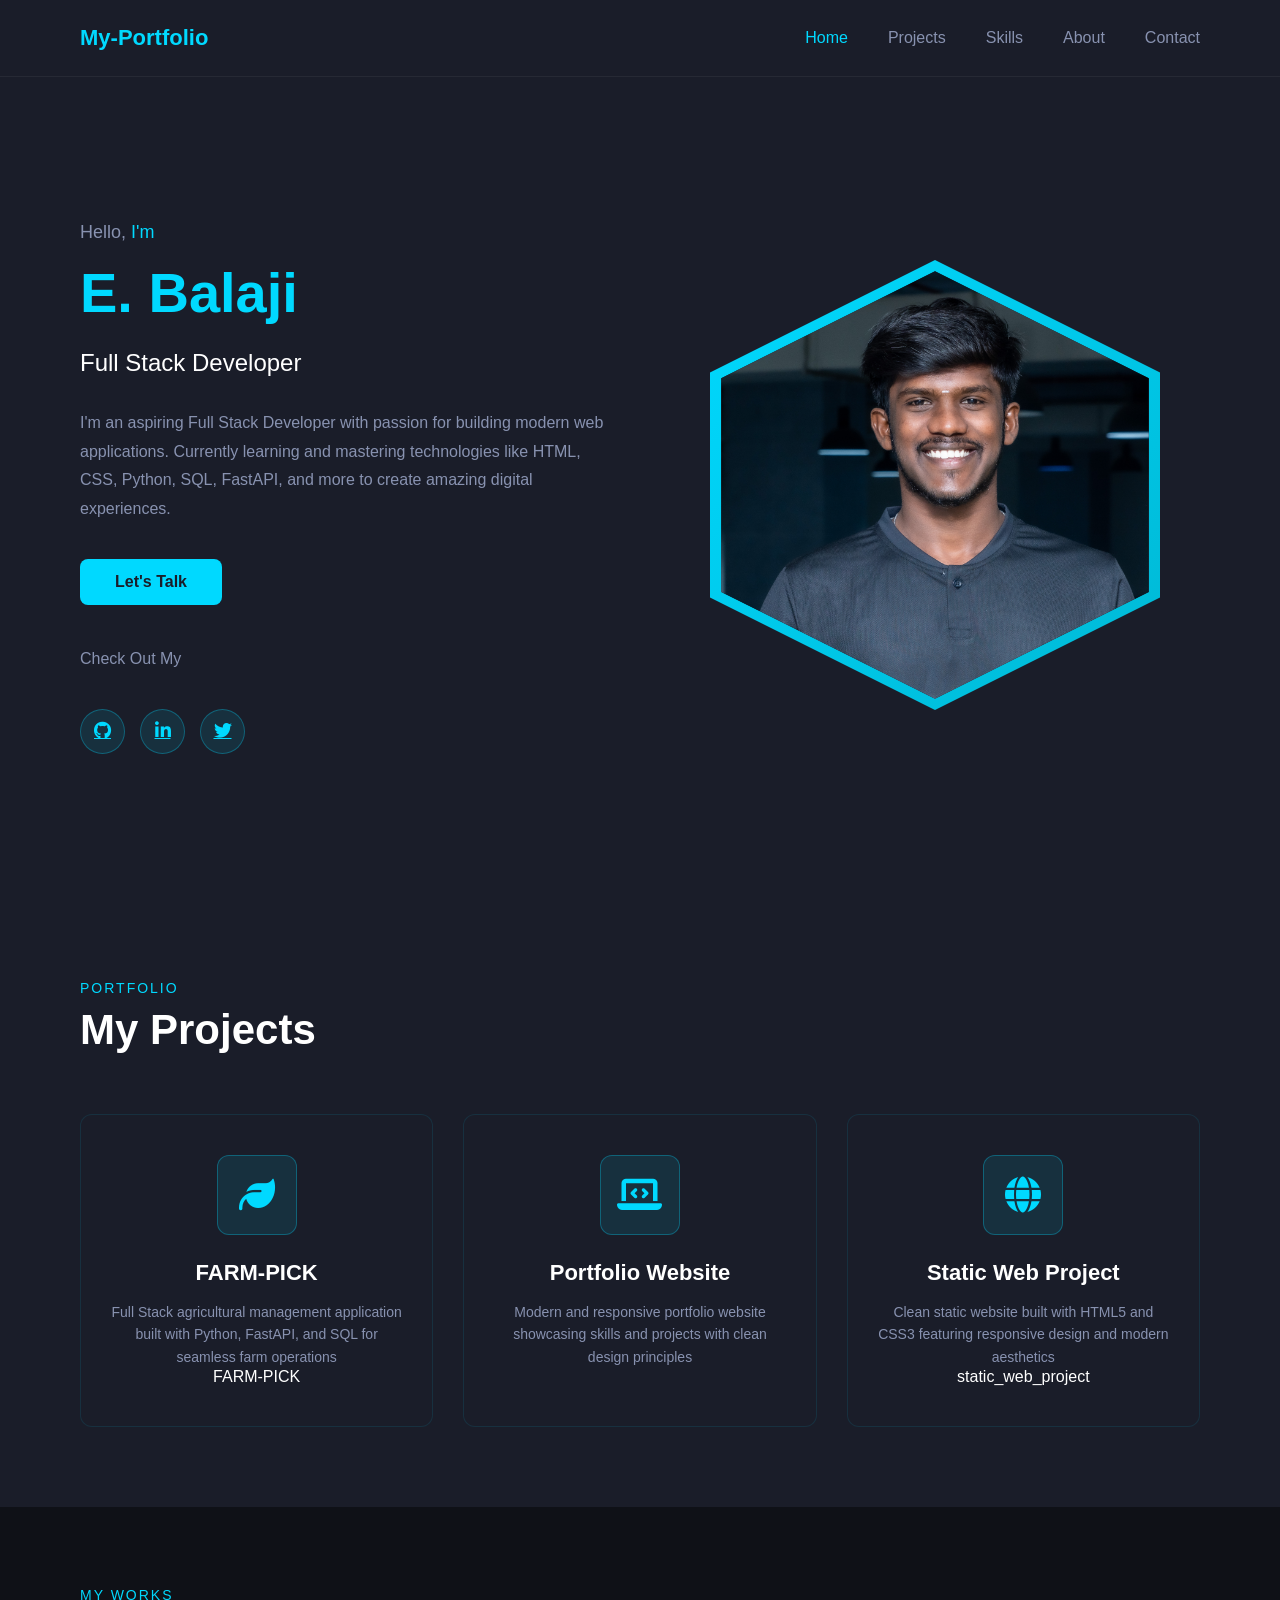
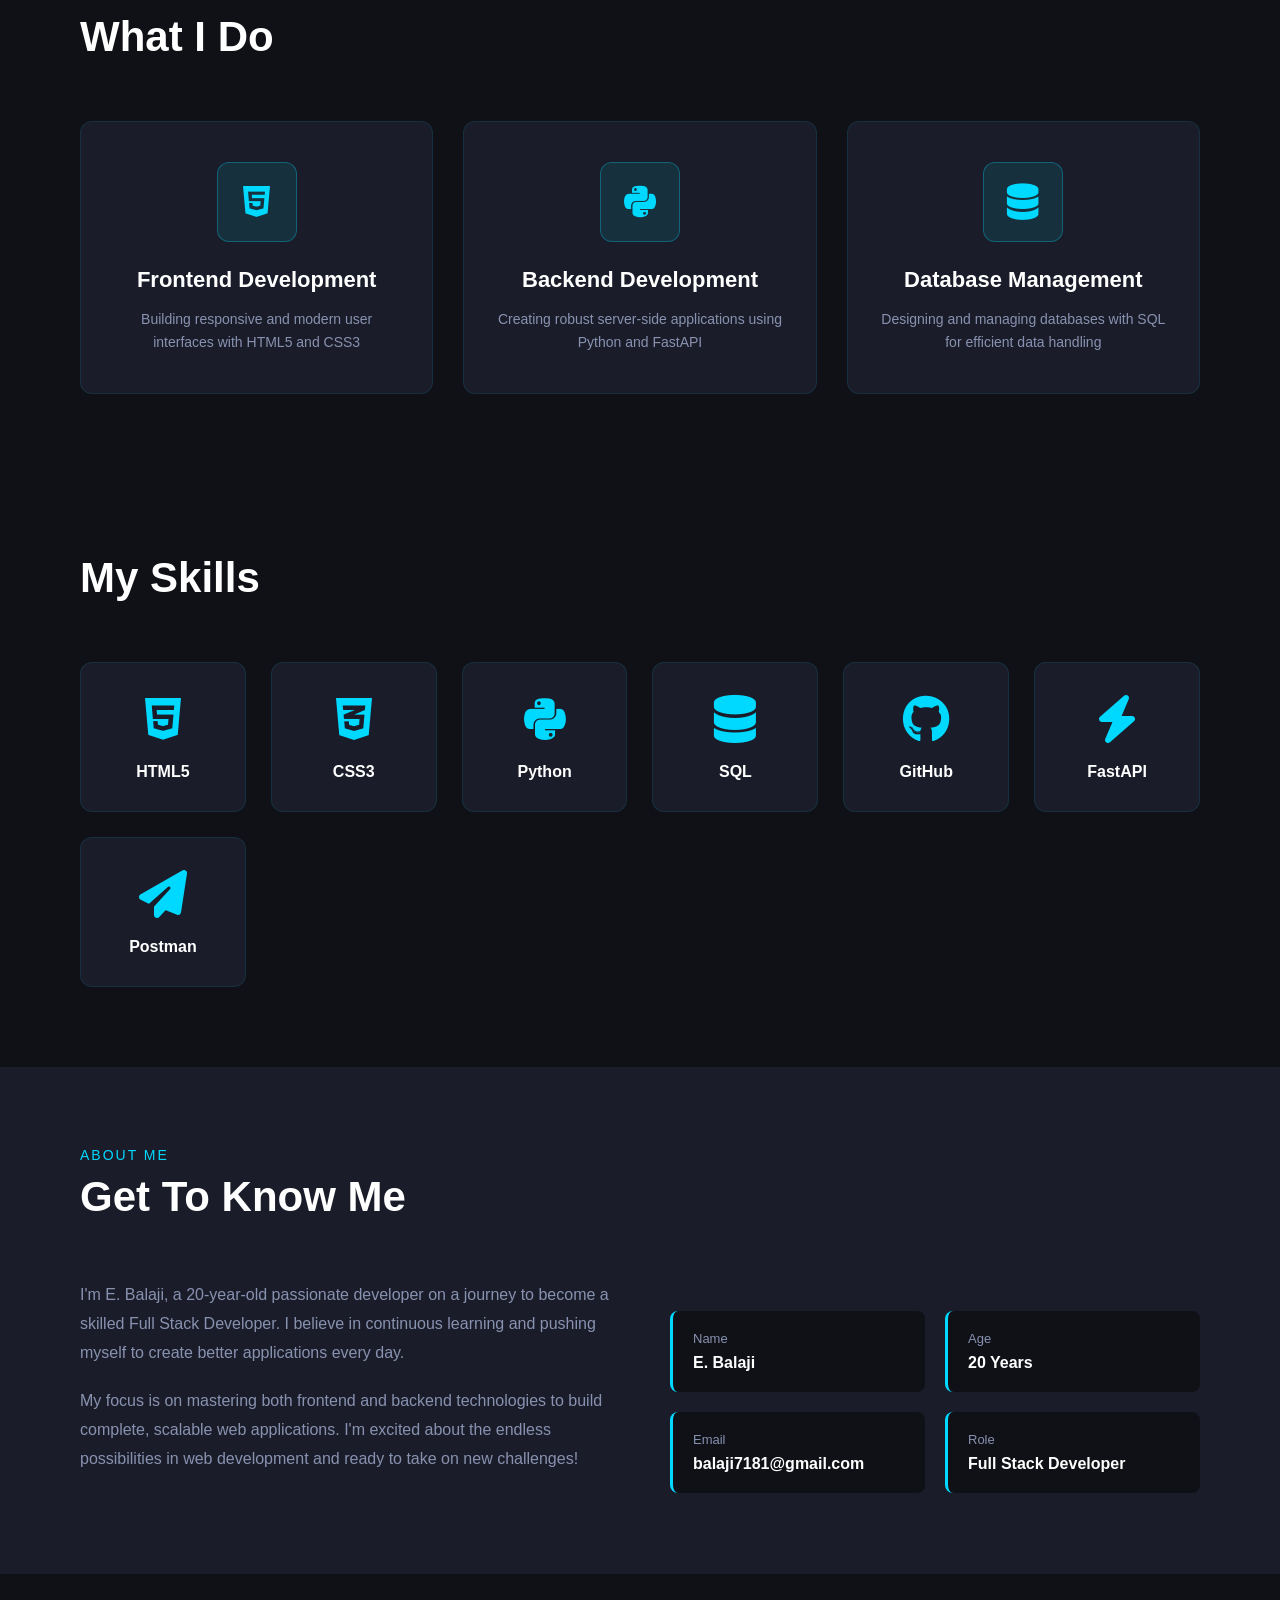
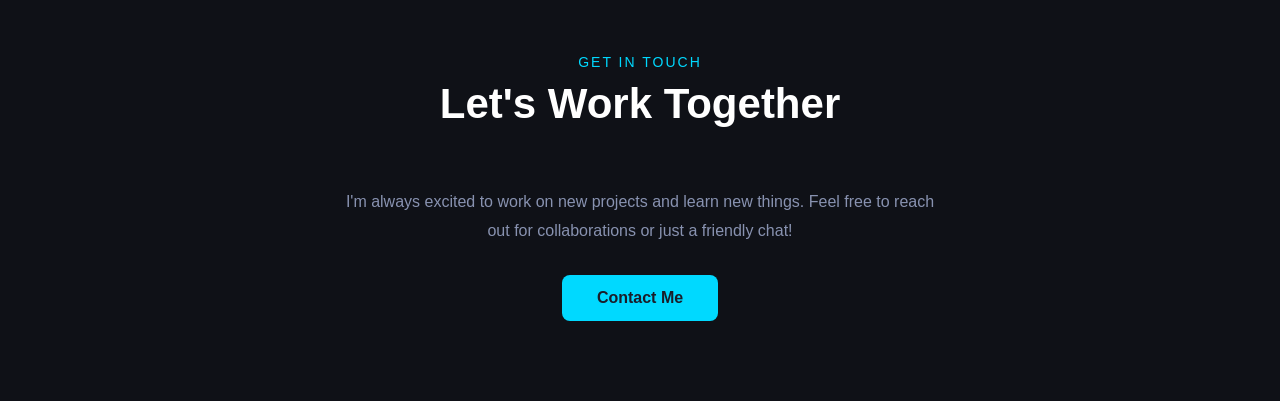
==== index.html @ 774ad34d "file rename" ====
<!DOCTYPE html>
<html lang="en">
<head>
    <meta charset="UTF-8">
    <meta name="viewport" content="width=device-width, initial-scale=1.0">
    <title>E. Balaji - Full Stack Developer</title>
    <link rel="stylesheet" href="https://cdnjs.cloudflare.com/ajax/libs/font-awesome/6.4.0/css/all.min.css">
    <link rel="stylesheet" href="./style.css">
</head>
<body>
    
    <nav>
        <div class="logo">
            <!-- <i class="fas fa-code"></i> -->
            <span>My-Portfolio</span>
        </div>
        <ul class="nav-links">
            <li><a href="#home" class="active">Home</a></li>
            <li><a href="#projects">Projects</a></li>
            <li><a href="#skills">Skills</a></li>
            <li><a href="#about">About</a></li>
            <li><a href="#contact">Contact</a></li>
        </ul>
        
    </nav>

   
    <section class="hero" id="home">
        <div class="hero-content">
            <p class="greeting">Hello, <span>I'm</span></p>
            <h1>E. Balaji</h1>
            <p class="role">Full Stack Developer</p>
            <p>I'm an aspiring Full Stack Developer with passion for building modern web applications. Currently learning and mastering technologies like HTML, CSS, Python, SQL, FastAPI, and more to create amazing digital experiences.</p>
            <a href="#contact" class="cta-btn">Let's Talk</a>
            
            <div class="social-section">
                <p class="social-label">Check Out My</p>
                <div class="social-icons">
                    <a href="https://github.com" target="_blank" title="GitHub">
                        <i class="fab fa-github"></i>
                    </a>
                    <a href="https://linkedin.com" target="_blank" title="LinkedIn">
                        <i class="fab fa-linkedin-in"></i>
                    </a>
                    <a href="https://twitter.com" target="_blank" title="Twitter">
                        <i class="fab fa-twitter"></i>
                    </a>
                </div>
            </div>
        </div>

        <div class="hero-image">
            <div class="hexagon-container">
                <div class="hexagon">
                    <div class="hexagon-inner">
                        <div class="profile-img">
                            <i class="fas fa-user-tie"></i>
                            
                            <img src="/Assets/DSC00732.jpg" alt="E. Balaji">
                        </div>
                    </div>
                </div>
            </div>
        </div>
    </section>

    
    <section class="projects" id="projects">
        <div class="section-header">
            <div class="section-label">Portfolio</div>
            <h2 class="section-title">My Projects</h2>
        </div>
        <div class="services-grid">
            <div class="service-card">
                <div class="service-icon">
                    <i class="fas fa-leaf"></i>
                </div>
                <h3>FARM-PICK</h3>
                <p>Full Stack agricultural management application built with Python, FastAPI, and SQL for seamless farm operations</p>
                <a href="https://github.com/Balaji-muthu02/Farm-Pick.git">FARM-PICK</a>
            </div>
            <div class="service-card">
                <div class="service-icon">
                    <i class="fas fa-laptop-code"></i>
                </div>
                <h3>Portfolio Website</h3>
                <p>Modern and responsive portfolio website showcasing skills and projects with clean design principles</p>
            </div>
            <div class="service-card">
                <div class="service-icon">
                    <i class="fas fa-globe"></i>
                </div>
                <h3>Static Web Project</h3>
                <p>Clean static website built with HTML5 and CSS3 featuring responsive design and modern aesthetics</p>
                <a href="https://github.com/Balaji-muthu02/static_web_project.git">static_web_project</a>
            </div>
        </div>
    </section>

    
    <section class="services" id="services">
        <div class="section-header">
            <div class="section-label">My Works</div>
            <h2 class="section-title">What I Do</h2>
        </div>
        <div class="services-grid">
            <div class="service-card">
                <div class="service-icon">
                    <i class="fab fa-html5"></i>
                </div>
                <h3>Frontend Development</h3>
                <p>Building responsive and modern user interfaces with HTML5 and CSS3</p>
            </div>
            <div class="service-card">
                <div class="service-icon">
                    <i class="fab fa-python"></i>
                </div>
                <h3>Backend Development</h3>
                <p>Creating robust server-side applications using Python and FastAPI</p>
            </div>
            <div class="service-card">
                <div class="service-icon">
                    <i class="fas fa-database"></i>
                </div>
                <h3>Database Management</h3>
                <p>Designing and managing databases with SQL for efficient data handling</p>
            </div>
        </div>
    </section>

    
    <section class="skills" id="skills">
        <div class="section-header">
            
            <h2 class="section-title">My Skills</h2>
        </div>
        <div class="skills-grid">
            <div class="skill-card">
                <div class="skill-icon"><i class="fab fa-html5"></i></div>
                <h3>HTML5</h3>
            </div>
            <div class="skill-card">
                <div class="skill-icon"><i class="fab fa-css3-alt"></i></div>
                <h3>CSS3</h3>
            </div>
            <div class="skill-card">
                <div class="skill-icon"><i class="fab fa-python"></i></div>
                <h3>Python</h3>
            </div>
            <div class="skill-card">
                <div class="skill-icon"><i class="fas fa-database"></i></div>
                <h3>SQL</h3>
            </div>
            <div class="skill-card">
                <div class="skill-icon"><i class="fab fa-github"></i></div>
                <h3>GitHub</h3>
            </div>
            <div class="skill-card">
                <div class="skill-icon"><i class="fas fa-bolt"></i></div>
                <h3>FastAPI</h3>
            </div>
            <div class="skill-card">
                <div class="skill-icon"><i class="fas fa-paper-plane"></i></div>
                <h3>Postman</h3>
            </div>
        </div>
    </section>

    
    <section class="about" id="about">
        <div class="section-header">
            <div class="section-label">About Me</div>
            <h2 class="section-title">Get To Know Me</h2>
        </div>
        <div class="about-content">
            <div class="about-text">
                <p>I'm E. Balaji, a 20-year-old passionate developer on a journey to become a skilled Full Stack Developer. I believe in continuous learning and pushing myself to create better applications every day.</p>
                <p>My focus is on mastering both frontend and backend technologies to build complete, scalable web applications. I'm excited about the endless possibilities in web development and ready to take on new challenges!</p>
            </div>
            <div class="info-grid">
                <div class="info-item">
                    <div class="info-label">Name</div>
                    <div class="info-value">E. Balaji</div>
                </div>
                <div class="info-item">
                    <div class="info-label">Age</div>
                    <div class="info-value">20 Years</div>
                </div>
                <div class="info-item">
                    <div class="info-label">Email</div>
                    <div class="info-value">balaji7181@gmail.com</div>
                </div>
                <div class="info-item">
                    <div class="info-label">Role</div>
                    <div class="info-value">Full Stack Developer</div>
                </div>
            </div>
        </div>
    </section>

    
    <section class="contact" id="contact">
        <div class="section-header">
            <div class="section-label">Get In Touch</div>
            <h2 class="section-title">Let's Work Together</h2>
        </div>
        <p>I'm always excited to work on new projects and learn new things. Feel free to reach out for collaborations or just a friendly chat!</p>
        <a href="mailto:balaji7181@gmail.com" class="cta-btn">Contact Me</a>
    </section>
</body>
</html>
---- style.css ----
* {
            margin: 0;
            padding: 0;
            box-sizing: border-box;
        }

        body {
            font-family: 'Segoe UI', Tahoma, Geneva, Verdana, sans-serif;
            background: #1a1d29;
            color: #ffffff;
            overflow-x: hidden;
        }

        /* Navigation */
        nav {
            display: flex;
            justify-content: space-between;
            align-items: center;
            padding: 25px 80px;
            background: #1a1d29;
            position: fixed;
            width: 100%;
            top: 0;
            z-index: 1000;
            border-bottom: 1px solid rgba(255, 255, 255, 0.05);
        }

        .logo {
            display: flex;
            align-items: center;
            gap: 10px;
            font-size: 22px;
            font-weight: 700;
            color: #00d9ff;
        }

        .logo i {
            font-size: 28px;
        }

        .nav-links {
            display: flex;
            gap: 40px;
            list-style: none;
        }

        .nav-links a {
            color: #8892b0;
            text-decoration: none;
            font-size: 16px;
            font-weight: 500;
            transition: color 0.3s;
        }

        .nav-links a:hover,
        .nav-links a.active {
            color: #00d9ff;
        }

        .search-box {
            display: flex;
            align-items: center;
            background: rgba(255, 255, 255, 0.05);
            border-radius: 25px;
            padding: 8px 20px;
            border: 1px solid rgba(0, 217, 255, 0.3);
        }

        .search-box input {
            background: transparent;
            border: none;
            color: #ffffff;
            outline: none;
            width: 120px;
            font-size: 14px;
        }

        .search-box input::placeholder {
            color: #8892b0;
        }

        .search-box button {
            background: #00d9ff;
            border: none;
            color: #1a1d29;
            padding: 6px 18px;
            border-radius: 20px;
            margin-left: 10px;
            font-weight: 600;
            cursor: pointer;
            font-size: 14px;
        }

        /* Hero Section */
        .hero {
            display: flex;
            align-items: center;
            justify-content: space-between;
            padding: 150px 80px 80px;
            min-height: 100vh;
            gap: 60px;
        }

        .hero-content {
            flex: 1;
            max-width: 600px;
        }

        .hero-content .greeting {
            font-size: 18px;
            color: #8892b0;
            margin-bottom: 10px;
        }

        .hero-content .greeting span {
            color: #00d9ff;
        }

        .hero-content h1 {
            font-size: 56px;
            margin-bottom: 15px;
            line-height: 1.2;
            color: #00d9ff;
        }

        .hero-content .role {
            font-size: 24px;
            color: #ffffff;
            margin-bottom: 25px;
            font-weight: 400;
        }

        .hero-content p {
            font-size: 16px;
            color: #8892b0;
            line-height: 1.8;
            margin-bottom: 35px;
        }

        .cta-btn {
            display: inline-block;
            padding: 14px 35px;
            background: #00d9ff;
            color: #1a1d29;
            text-decoration: none;
            border-radius: 8px;
            font-weight: 600;
            font-size: 16px;
            transition: all 0.3s;
        }

        .cta-btn:hover {
            background: #00b8d4;
            transform: translateY(-2px);
        }

        .social-section {
            margin-top: 40px;
        }

        .social-label {
            color: #8892b0;
            font-size: 14px;
            margin-bottom: 15px;
        }

        .social-icons {
            display: flex;
            gap: 15px;
        }

        .social-icons a {
            width: 45px;
            height: 45px;
            background: rgba(0, 217, 255, 0.1);
            border: 1px solid rgba(0, 217, 255, 0.3);
            border-radius: 50%;
            display: flex;
            align-items: center;
            justify-content: center;
            color: #00d9ff;
            font-size: 18px;
            transition: all 0.3s;
        }

        .social-icons a:hover {
            background: #00d9ff;
            color: #1a1d29;
            transform: translateY(-3px);
        }

        .hero-image {
            flex: 1;
            display: flex;
            justify-content: center;
            align-items: center;
        }

        .hexagon-container {
            position: relative;
            width: 450px;
            height: 450px;
        }

        .hexagon {
            width: 100%;
            height: 100%;
            background: linear-gradient(135deg, #00d9ff, #00b8d4);
            clip-path: polygon(50% 0%, 100% 25%, 100% 75%, 50% 100%, 0% 75%, 0% 25%);
            display: flex;
            align-items: center;
            justify-content: center;
            position: relative;
        }

        .hexagon-inner {
            width: 95%;
            height: 95%;
            background: #1a1d29;
            clip-path: polygon(50% 0%, 100% 25%, 100% 75%, 50% 100%, 0% 75%, 0% 25%);
            display: flex;
            align-items: center;
            justify-content: center;
        }

        .profile-img {
            font-size: 120px;
            color: #00d9ff;
        }

       
        .profile-img img {
            width: 480px;
            height: 480px;
            object-fit: cover;
            clip-path: polygon(50% 0%, 100% 25%, 100% 75%, 50% 100%, 0% 75%, 0% 25%);
            margin-bottom: 75px;
        }

        
        .projects {
            padding: 80px 80px;
            background: #1a1d29;
        }

        
        .services {
            padding: 80px 80px;
            background: #0f1117;
        }

        .section-header {
            margin-bottom: 60px;
        }

        .section-label {
            color: #00d9ff;
            font-size: 14px;
            text-transform: uppercase;
            letter-spacing: 2px;
            margin-bottom: 10px;
        }

        .section-title {
            font-size: 42px;
            color: #ffffff;
        }

        .services-grid {
            display: grid;
            grid-template-columns: repeat(auto-fit, minmax(300px, 1fr));
            gap: 30px;
            text-decoration: none;

        }
        .services-grid a {
            text-decoration: none;
            color: white;
            margin-top: 10px;
        }

        .service-card {
            background: #1a1d29;
            padding: 40px 30px;
            border-radius: 12px;
            border: 1px solid rgba(0, 217, 255, 0.1);
            transition: all 0.3s;
            text-align: center;
        }

        .service-card:hover {
            transform: translateY(-10px);
            border-color: rgba(0, 217, 255, 0.5);
            box-shadow: 0 10px 30px rgba(0, 217, 255, 0.2);
        }

        .service-icon {
            width: 80px;
            height: 80px;
            margin: 0 auto 25px;
            background: rgba(0, 217, 255, 0.1);
            border-radius: 12px;
            display: flex;
            align-items: center;
            justify-content: center;
            font-size: 36px;
            color: #00d9ff;
            border: 1px solid rgba(0, 217, 255, 0.3);
        }

        .service-card h3 {
            font-size: 22px;
            margin-bottom: 15px;
            color: #ffffff;
        }

        .service-card p {
            color: #8892b0;
            line-height: 1.6;
            font-size: 14px;
        }

        /* Skills Section */
        .skills {
            padding: 80px 80px;
            background: #0f1117;
        }

        .skills-grid {
            display: grid;
            grid-template-columns: repeat(auto-fit, minmax(150px, 1fr));
            gap: 25px;
        }

        .skill-card {
            background: #1a1d29;
            padding: 30px;
            border-radius: 12px;
            text-align: center;
            border: 1px solid rgba(0, 217, 255, 0.1);
            transition: all 0.3s;
        }

        .skill-card:hover {
            transform: translateY(-5px);
            border-color: rgba(0, 217, 255, 0.5);
            background: rgba(0, 217, 255, 0.05);
        }

        .skill-icon {
            font-size: 48px;
            margin-bottom: 15px;
            color: #00d9ff;
        }

        .skill-card h3 {
            font-size: 16px;
            color: #ffffff;
        }

        /* About Section */
        .about {
            padding: 80px 80px;
            background: #1a1d29;
        }

        .about-content {
            display: grid;
            grid-template-columns: 1fr 1fr;
            gap: 60px;
            align-items: center;
        }

        .about-text h2 {
            font-size: 42px;
            margin-bottom: 25px;
            color: #ffffff;
        }

        .about-text p {
            color: #8892b0;
            line-height: 1.8;
            margin-bottom: 20px;
            font-size: 16px;
        }

        .info-grid {
            display: grid;
            grid-template-columns: repeat(2, 1fr);
            gap: 20px;
            margin-top: 30px;
        }

        .info-item {
            background: #0f1117;
            padding: 20px;
            border-radius: 8px;
            border-left: 3px solid #00d9ff;
        }

        .info-label {
            color: #8892b0;
            font-size: 13px;
            margin-bottom: 8px;
        }

        .info-value {
            font-size: 16px;
            font-weight: 600;
            color: #ffffff;
        }

        /* Contact Section */
        .contact {
            padding: 80px 80px;
            background: #0f1117;
            text-align: center;
        }

        .contact p {
            color: #8892b0;
            margin-bottom: 30px;
            max-width: 600px;
            margin-left: auto;
            margin-right: auto;
            line-height: 1.8;
        }
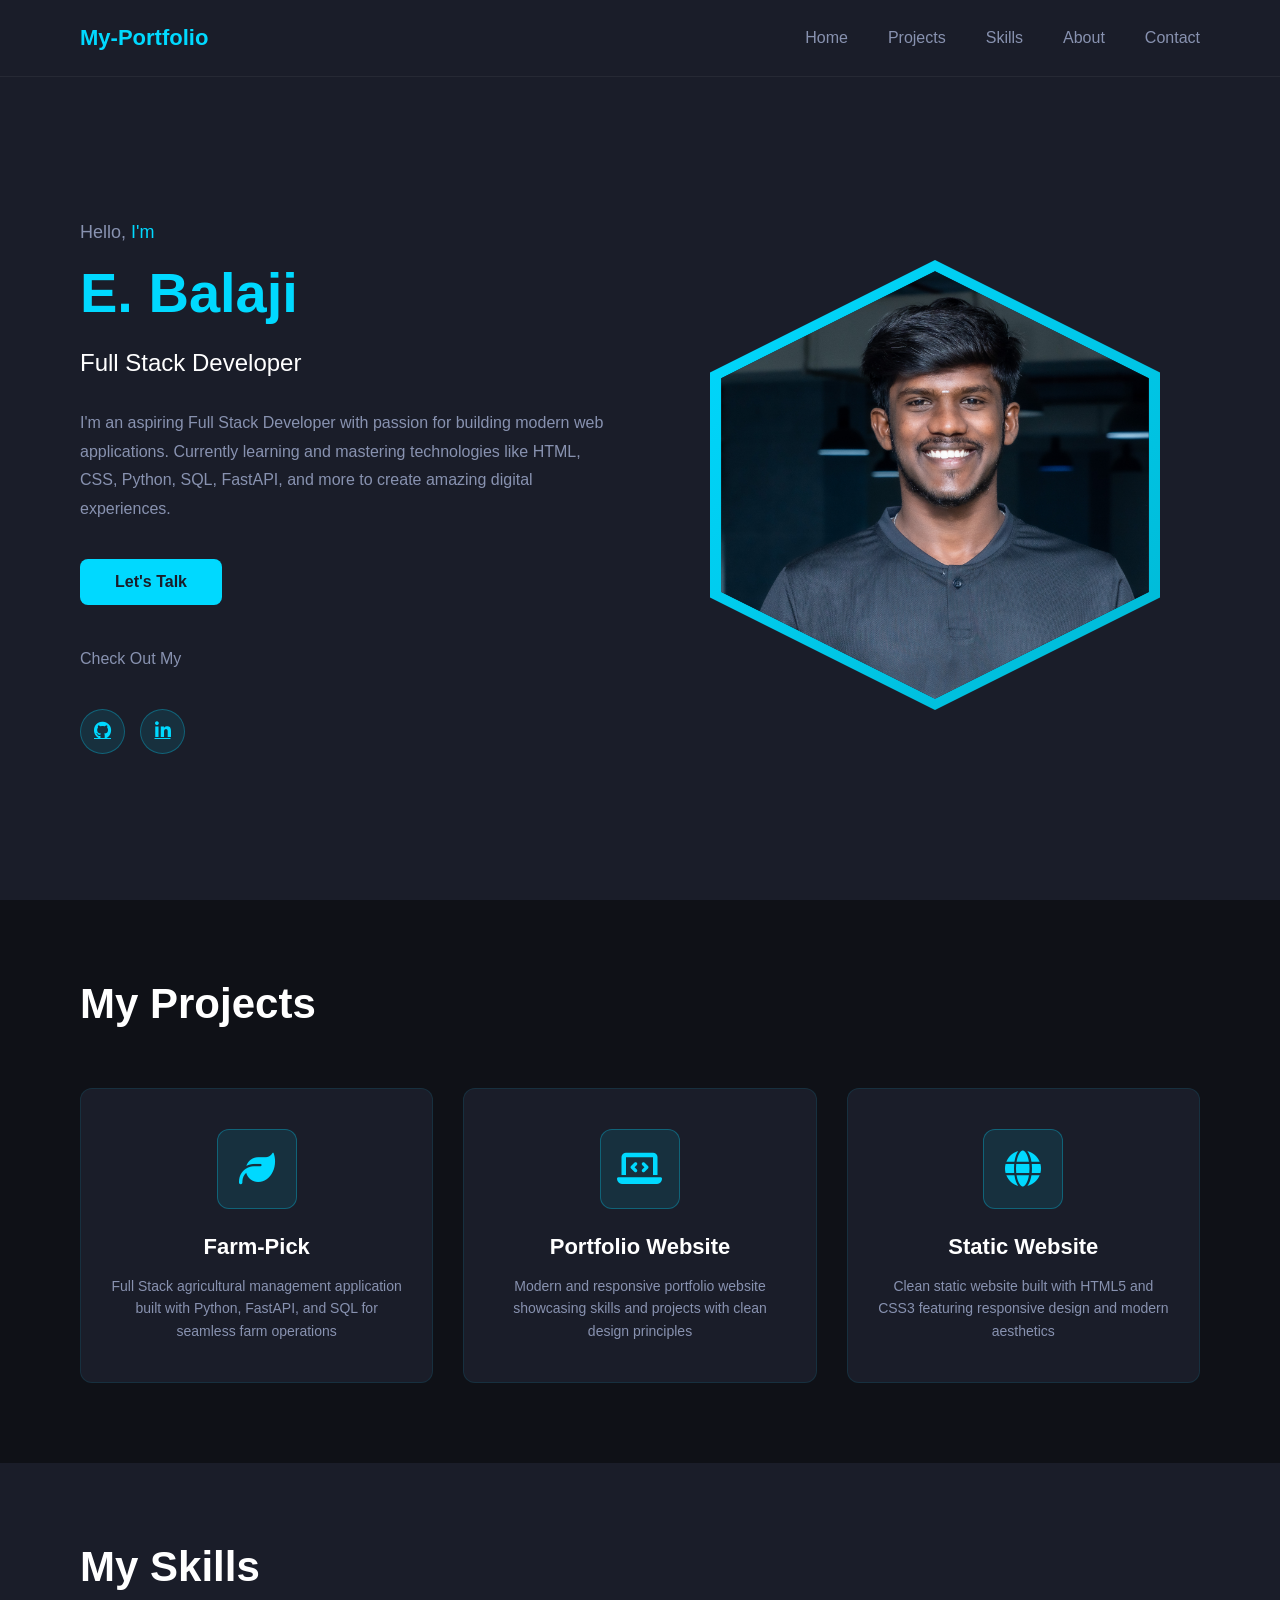
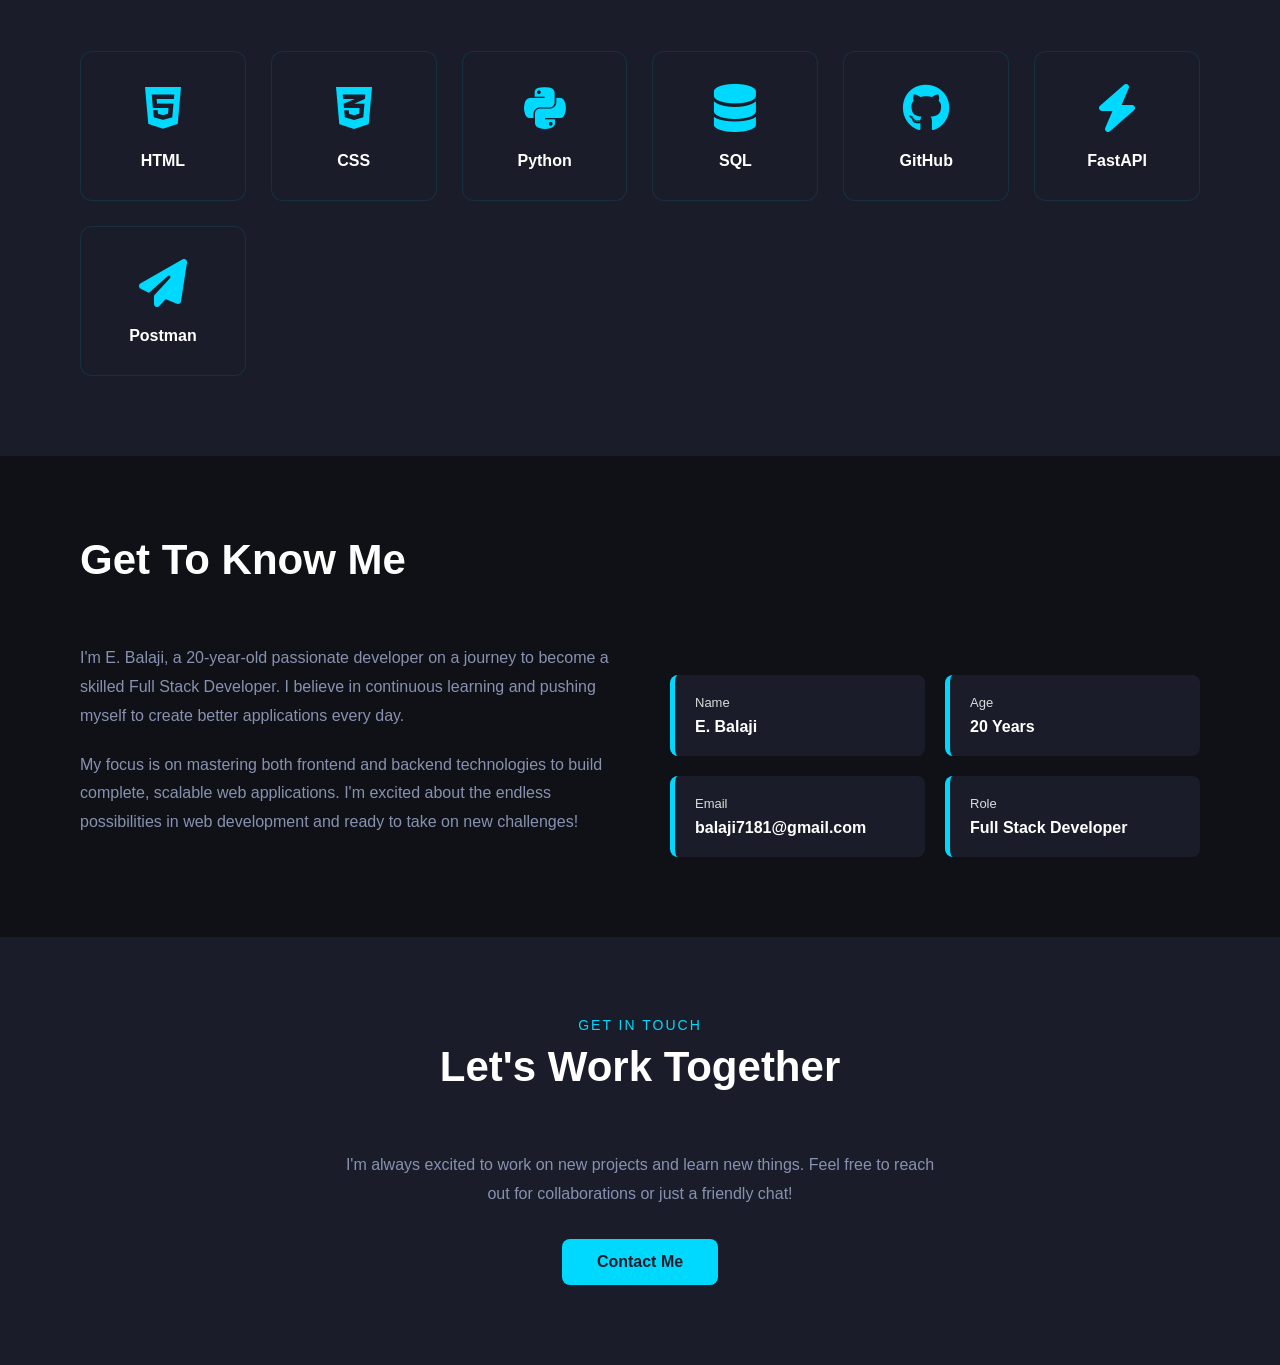
==== commit 1d4a20c8: "Add new details" ====
--- a/index.html
+++ b/index.html
@@ -39,12 +39,12 @@
                     <a href="https://github.com" target="_blank" title="GitHub">
                         <i class="fab fa-github"></i>
                     </a>
-                    <a href="https://linkedin.com" target="_blank" title="LinkedIn">
+                    <a href="https://www.linkedin.com/feed/" target="_blank" title="LinkedIn">
                         <i class="fab fa-linkedin-in"></i>
                     </a>
-                    <a href="https://twitter.com" target="_blank" title="Twitter">
+                    <!-- <a href="https://twitter.com" target="_blank" title="Twitter">
                         <i class="fab fa-twitter"></i>
-                    </a>
+                    </a> -->
                 </div>
             </div>
         </div>
@@ -56,7 +56,7 @@
                         <div class="profile-img">
                             <i class="fas fa-user-tie"></i>
                             
-                            <img src="/Assets/DSC00732.jpg" alt="E. Balaji">
+                            <img src="./images/DSC00732.jpg" alt="E. Balaji">
                         </div>
                     </div>
                 </div>
@@ -67,7 +67,7 @@
     
     <section class="projects" id="projects">
         <div class="section-header">
-            <div class="section-label">Portfolio</div>
+            <!-- <div class="section-label">Portfolio</div> -->
             <h2 class="section-title">My Projects</h2>
         </div>
         <div class="services-grid">
@@ -75,32 +75,32 @@
                 <div class="service-icon">
                     <i class="fas fa-leaf"></i>
                 </div>
-                <h3>FARM-PICK</h3>
+                <h3> <a href="https://github.com/Balaji-muthu02/Farm-Pick.git">Farm-Pick</a></h3>
                 <p>Full Stack agricultural management application built with Python, FastAPI, and SQL for seamless farm operations</p>
-                <a href="https://github.com/Balaji-muthu02/Farm-Pick.git">FARM-PICK</a>
+                <!-- <a href="https://github.com/Balaji-muthu02/Farm-Pick.git" class="font">Farm-Pick</a> -->
             </div>
             <div class="service-card">
                 <div class="service-icon">
                     <i class="fas fa-laptop-code"></i>
                 </div>
-                <h3>Portfolio Website</h3>
+                <h3> <a href="http://127.0.0.1:5501/index.html#projects">Portfolio Website</a></h3>
                 <p>Modern and responsive portfolio website showcasing skills and projects with clean design principles</p>
             </div>
             <div class="service-card">
                 <div class="service-icon">
                     <i class="fas fa-globe"></i>
                 </div>
-                <h3>Static Web Project</h3>
+                <h3> <a href="https://github.com/Balaji-muthu02/static_web_project.git">Static Website</a></h3>
                 <p>Clean static website built with HTML5 and CSS3 featuring responsive design and modern aesthetics</p>
-                <a href="https://github.com/Balaji-muthu02/static_web_project.git">static_web_project</a>
-            </div>
-        </div>
-    </section>
-
-    
-    <section class="services" id="services">
-        <div class="section-header">
-            <div class="section-label">My Works</div>
+                <!-- <a href="https://github.com/Balaji-muthu02/static_web_project.git" class="font">Static_Web_Project</a> -->
+            </div>
+        </div>
+    </section>
+
+    
+    <!-- <section class="services" id="services">
+        <div class="section-header">
+            
             <h2 class="section-title">What I Do</h2>
         </div>
         <div class="services-grid">
@@ -126,7 +126,7 @@
                 <p>Designing and managing databases with SQL for efficient data handling</p>
             </div>
         </div>
-    </section>
+    </section> -->
 
     
     <section class="skills" id="skills">
@@ -137,11 +137,11 @@
         <div class="skills-grid">
             <div class="skill-card">
                 <div class="skill-icon"><i class="fab fa-html5"></i></div>
-                <h3>HTML5</h3>
+                <h3>HTML</h3>
             </div>
             <div class="skill-card">
                 <div class="skill-icon"><i class="fab fa-css3-alt"></i></div>
-                <h3>CSS3</h3>
+                <h3>CSS</h3>
             </div>
             <div class="skill-card">
                 <div class="skill-icon"><i class="fab fa-python"></i></div>
@@ -169,7 +169,7 @@
     
     <section class="about" id="about">
         <div class="section-header">
-            <div class="section-label">About Me</div>
+            <!-- <div class="section-label">About Me</div> -->
             <h2 class="section-title">Get To Know Me</h2>
         </div>
         <div class="about-content">
@@ -205,7 +205,7 @@
             <h2 class="section-title">Let's Work Together</h2>
         </div>
         <p>I'm always excited to work on new projects and learn new things. Feel free to reach out for collaborations or just a friendly chat!</p>
-        <a href="mailto:balaji7181@gmail.com" class="cta-btn">Contact Me</a>
+        <a href="https://mail.google.com/mail/u/0/?tab=rm&ogbl" class="cta-btn">Contact Me</a>
     </section>
 </body>
 </html>
--- a/style.css
+++ b/style.css
@@ -2,6 +2,8 @@
             margin: 0;
             padding: 0;
             box-sizing: border-box;
+            scroll-behavior: smooth;
+
         }
 
         body {
@@ -9,9 +11,10 @@
             background: #1a1d29;
             color: #ffffff;
             overflow-x: hidden;
-        }
-
-        /* Navigation */
+            
+        }
+
+        
         nav {
             display: flex;
             justify-content: space-between;
@@ -42,6 +45,7 @@
             display: flex;
             gap: 40px;
             list-style: none;
+            
         }
 
         .nav-links a {
@@ -50,12 +54,14 @@
             font-size: 16px;
             font-weight: 500;
             transition: color 0.3s;
-        }
-
-        .nav-links a:hover,
-        .nav-links a.active {
-            color: #00d9ff;
-        }
+            /* scroll-behavior: smooth; */
+        }
+
+        .nav-links a:hover {
+            color: #00d9ff;
+        }
+        /* .nav-links li a{
+      
 
         .search-box {
             display: flex;
@@ -65,6 +71,12 @@
             padding: 8px 20px;
             border: 1px solid rgba(0, 217, 255, 0.3);
         }
+        .font{
+            margin-top: 10px;
+        }
+         .services-grid .service-card a{
+            margin-top: 10px;
+         }
 
         .search-box input {
             background: transparent;
@@ -240,13 +252,17 @@
         
         .projects {
             padding: 80px 80px;
-            background: #1a1d29;
+            /* background: #1a1d29; */
+            background: #0f1117;
+        }
+        .font{
+            font-family: 'Lucida Sans', 'Lucida Sans Regular', 'Lucida Grande', 'Lucida Sans Unicode', Geneva, Verdana, sans-serif;
         }
 
         
         .services {
             padding: 80px 80px;
-            background: #0f1117;
+            background: #2bc2b6;
         }
 
         .section-header {
@@ -320,10 +336,10 @@
             font-size: 14px;
         }
 
-        /* Skills Section */
+        
         .skills {
             padding: 80px 80px;
-            background: #0f1117;
+            /* background: #0f1117; */
         }
 
         .skills-grid {
@@ -361,7 +377,8 @@
         /* About Section */
         .about {
             padding: 80px 80px;
-            background: #1a1d29;
+            /* background: #1a1d29; */
+            background: #0f1117;
         }
 
         .about-content {
@@ -392,14 +409,16 @@
         }
 
         .info-item {
-            background: #0f1117;
+            /* background: #151515; */
+            background:  #1a1d29;
             padding: 20px;
             border-radius: 8px;
-            border-left: 3px solid #00d9ff;
+            border-left: 5px solid #00d9ff;
         }
 
         .info-label {
-            color: #8892b0;
+            color: #d8dedb;
+             
             font-size: 13px;
             margin-bottom: 8px;
         }
@@ -408,12 +427,14 @@
             font-size: 16px;
             font-weight: 600;
             color: #ffffff;
+            
         }
 
         /* Contact Section */
         .contact {
             padding: 80px 80px;
-            background: #0f1117;
+            /* background: #0f1117; */
+            background: #1a1d29;
             text-align: center;
         }
 
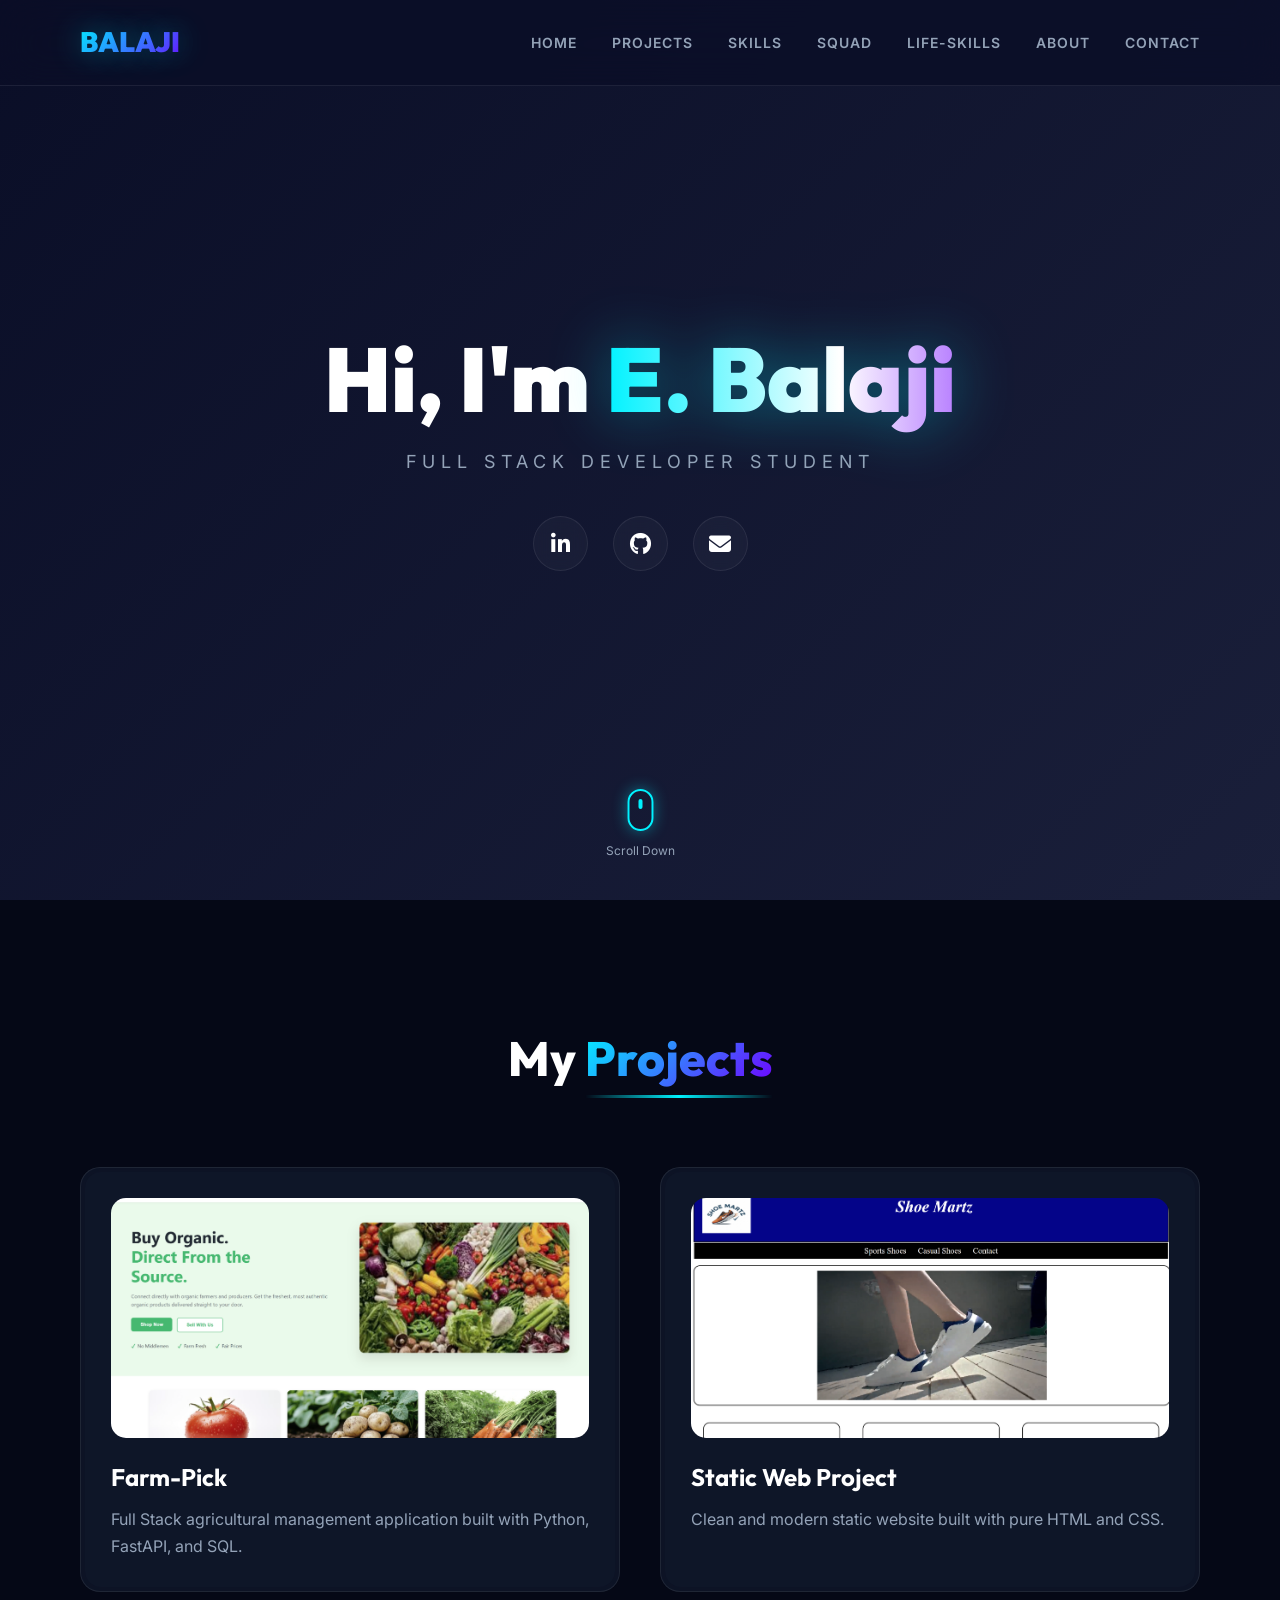
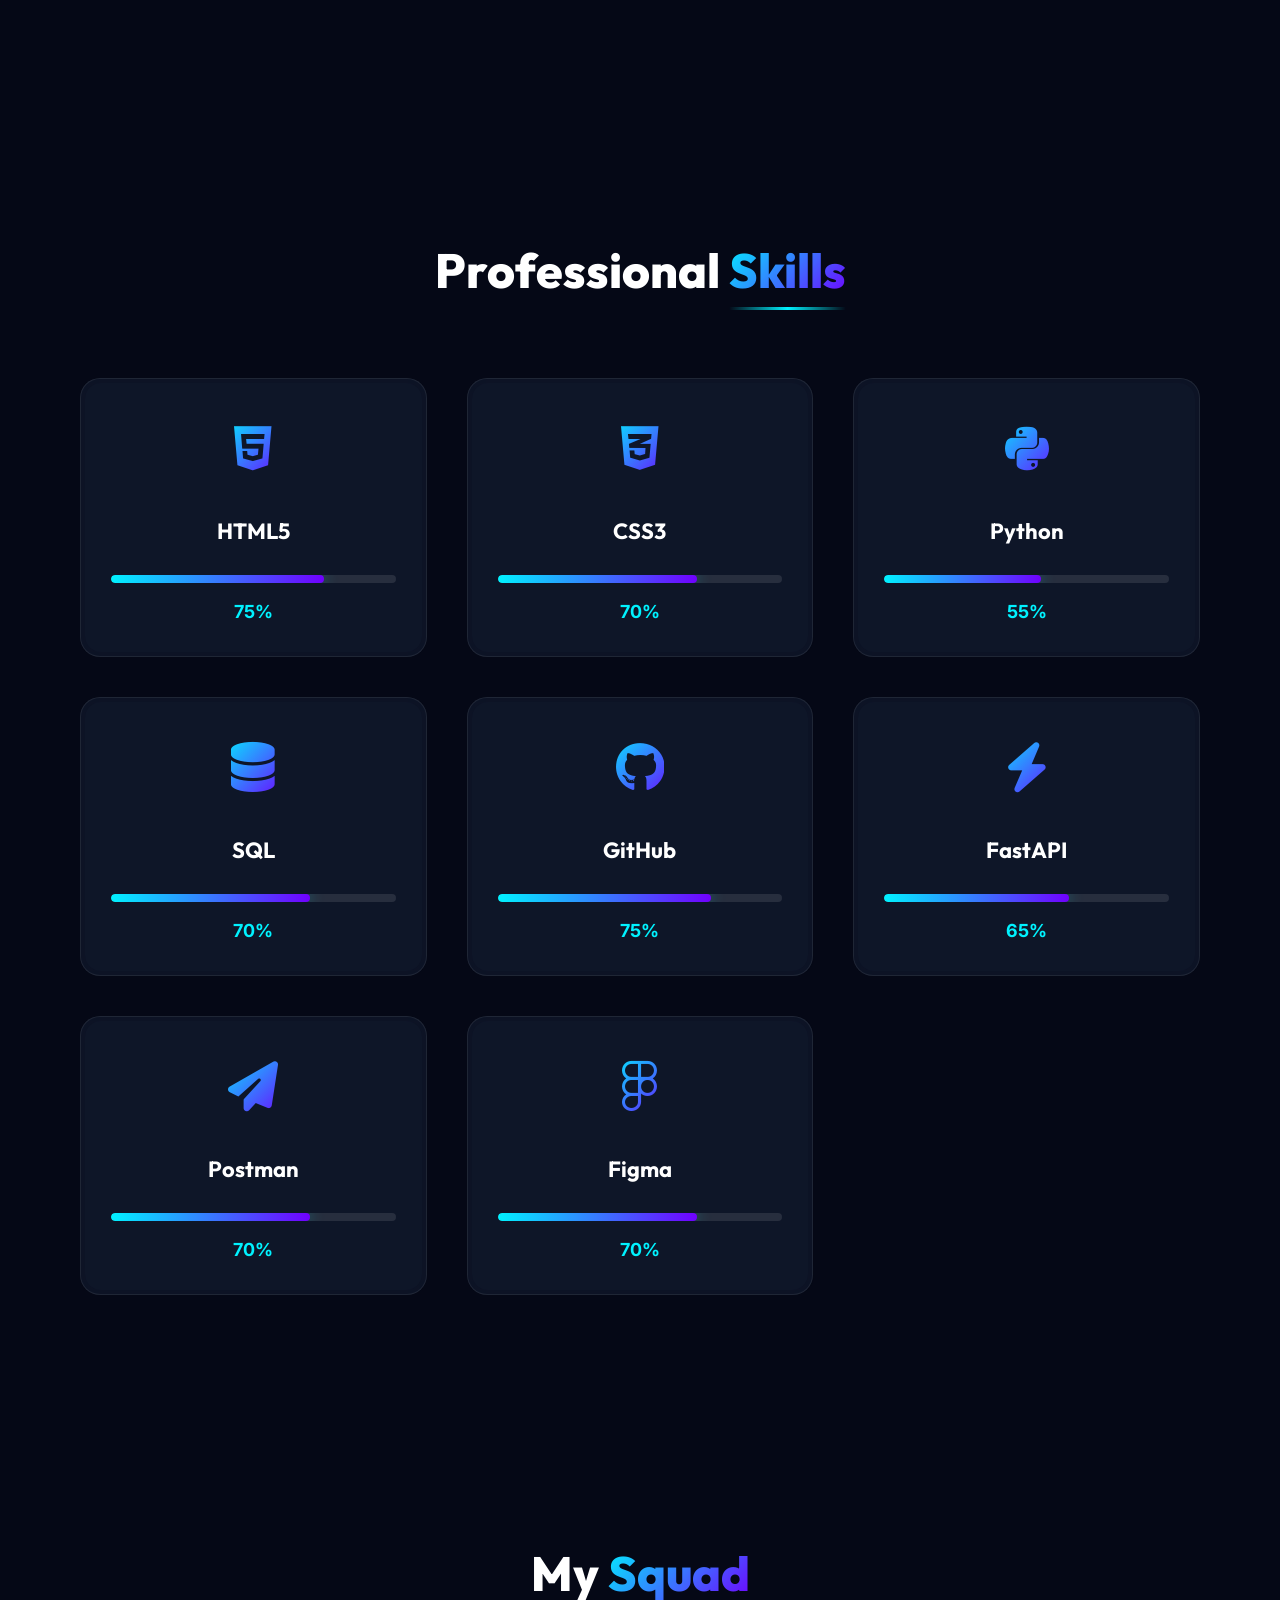
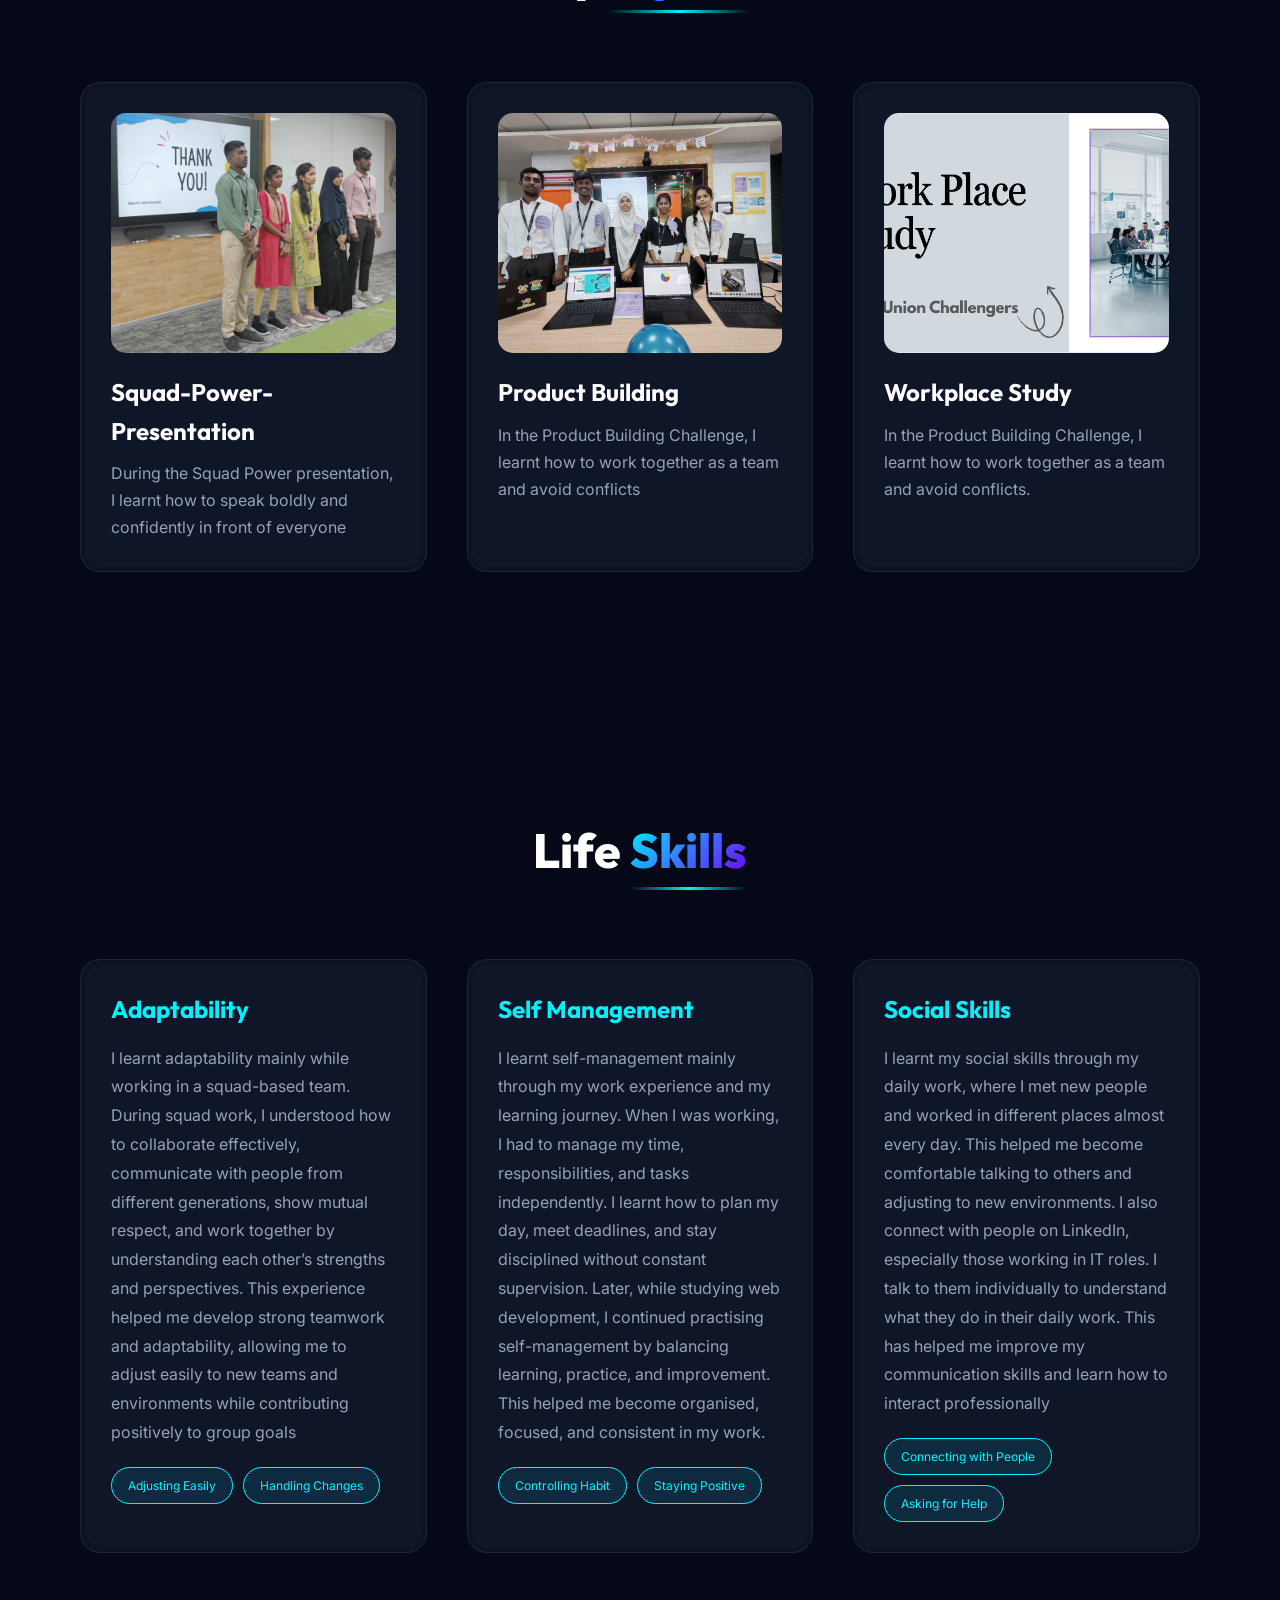
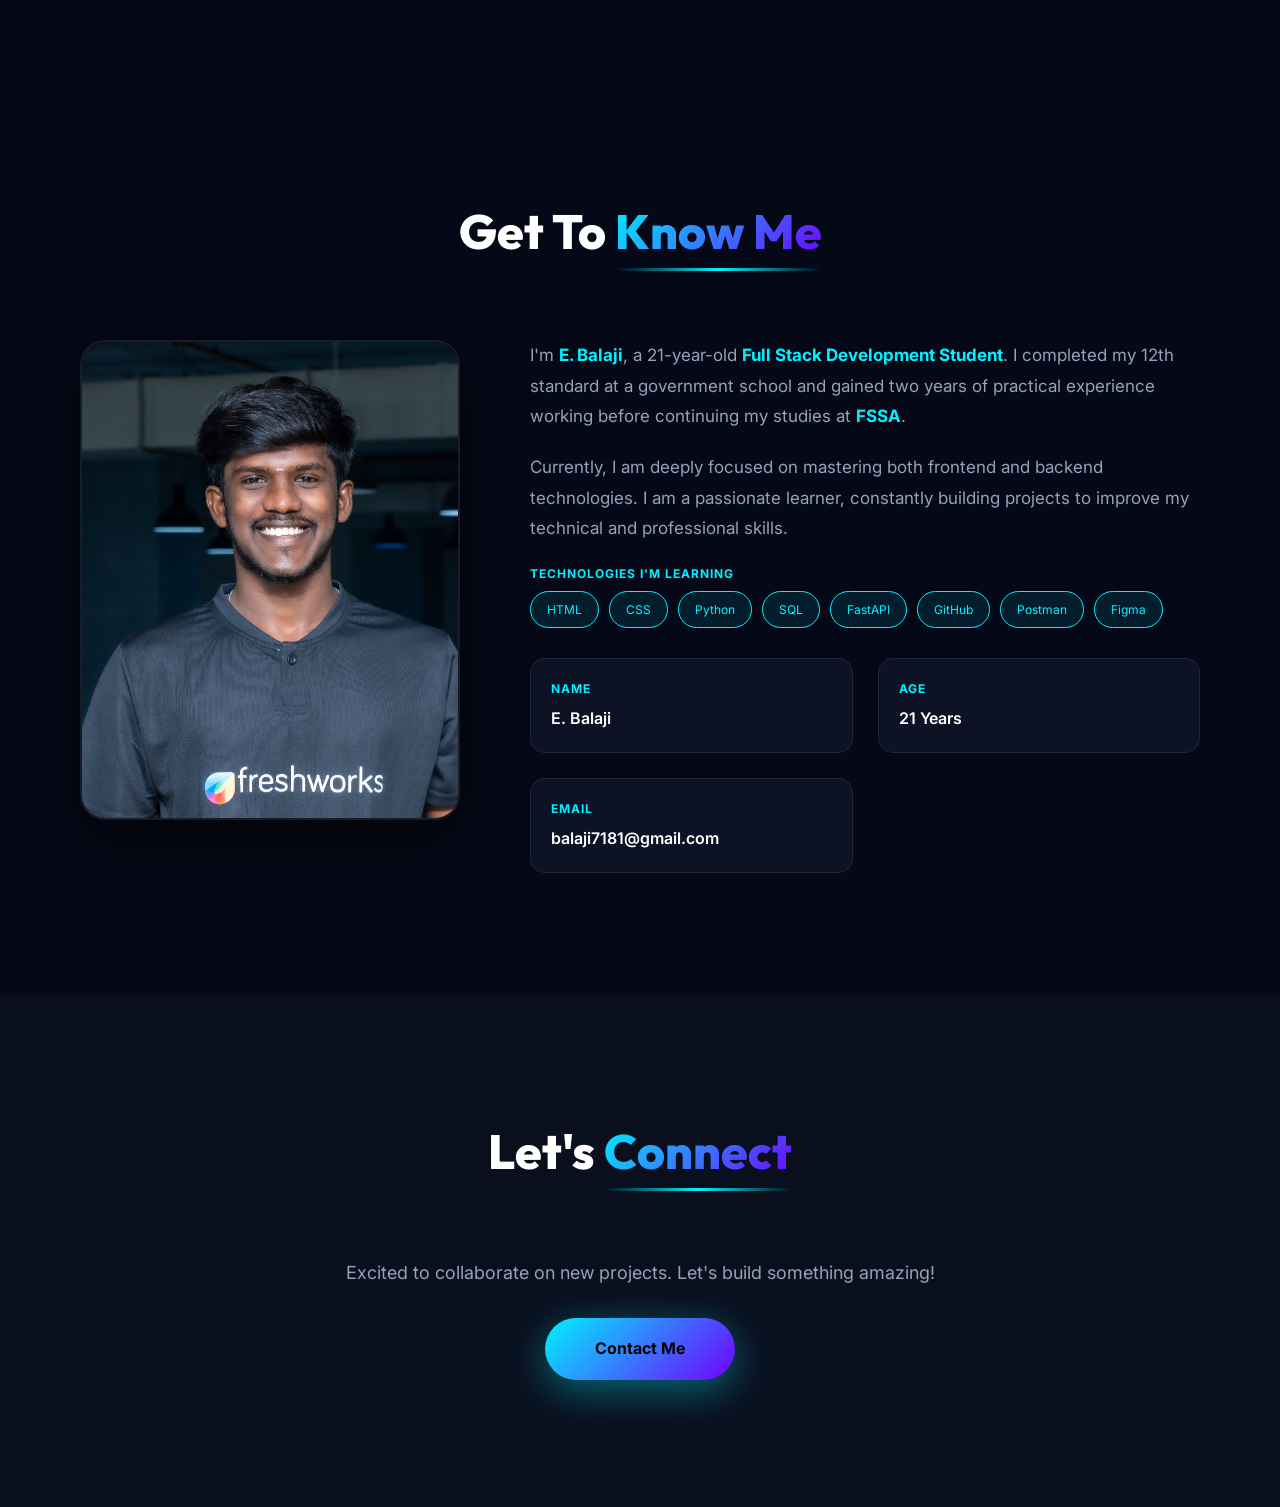
==== commit 141444a4: "change thestyle" ====
--- a/index.html
+++ b/index.html
@@ -1,211 +1,304 @@
 <!DOCTYPE html>
 <html lang="en">
+
 <head>
     <meta charset="UTF-8">
     <meta name="viewport" content="width=device-width, initial-scale=1.0">
-    <title>E. Balaji - Full Stack Developer</title>
+    <title>E. Balaji - Full Stack Development Student</title>
+    <link rel="preconnect" href="https://fonts.googleapis.com">
+    <link rel="preconnect" href="https://fonts.gstatic.com" crossorigin>
+    <link
+        href="https://fonts.googleapis.com/css2?family=Inter:wght@300;400;500;600;700&family=Outfit:wght@300;400;500;600;700;800;900&display=swap"
+        rel="stylesheet">
     <link rel="stylesheet" href="https://cdnjs.cloudflare.com/ajax/libs/font-awesome/6.4.0/css/all.min.css">
-    <link rel="stylesheet" href="./style.css">
+    <link rel="stylesheet" href="style.css">
+
 </head>
+
 <body>
-    
     <nav>
-        <div class="logo">
-            <!-- <i class="fas fa-code"></i> -->
-            <span>My-Portfolio</span>
-        </div>
+        <div class="logo">BALAJI</div>
         <ul class="nav-links">
-            <li><a href="#home" class="active">Home</a></li>
+            <li><a href="#home">Home</a></li>
             <li><a href="#projects">Projects</a></li>
             <li><a href="#skills">Skills</a></li>
+            <li><a href="#gallery">Squad</a></li>
+            <li><a href="#life-skills">Life-skills</a></li>
             <li><a href="#about">About</a></li>
             <li><a href="#contact">Contact</a></li>
         </ul>
-        
     </nav>
 
-   
     <section class="hero" id="home">
+        <div class="particles" id="particles"></div>
         <div class="hero-content">
-            <p class="greeting">Hello, <span>I'm</span></p>
-            <h1>E. Balaji</h1>
-            <p class="role">Full Stack Developer</p>
-            <p>I'm an aspiring Full Stack Developer with passion for building modern web applications. Currently learning and mastering technologies like HTML, CSS, Python, SQL, FastAPI, and more to create amazing digital experiences.</p>
-            <a href="#contact" class="cta-btn">Let's Talk</a>
-            
-            <div class="social-section">
-                <p class="social-label">Check Out My</p>
-                <div class="social-icons">
-                    <a href="https://github.com" target="_blank" title="GitHub">
-                        <i class="fab fa-github"></i>
-                    </a>
-                    <a href="https://www.linkedin.com/feed/" target="_blank" title="LinkedIn">
-                        <i class="fab fa-linkedin-in"></i>
-                    </a>
-                    <!-- <a href="https://twitter.com" target="_blank" title="Twitter">
-                        <i class="fab fa-twitter"></i>
-                    </a> -->
-                </div>
-            </div>
-        </div>
-
-        <div class="hero-image">
-            <div class="hexagon-container">
-                <div class="hexagon">
-                    <div class="hexagon-inner">
-                        <div class="profile-img">
-                            <i class="fas fa-user-tie"></i>
-                            
-                            <img src="./images/DSC00732.jpg" alt="E. Balaji">
+            <h1 class="main-greeting">Hi, I'm <span class="name-emphasize">E. Balaji</span></h1>
+            <p class="sub-role">Full Stack Developer Student</p>
+            <div class="social-links">
+                <a href="https://www.linkedin.com" target="_blank" class="social-icon" title="LinkedIn">
+                    <i class="fab fa-linkedin-in"></i>
+                </a>
+                <a href="https://github.com/balaji-muthu02" target="_blank" class="social-icon" title="GitHub">
+                    <i class="fab fa-github"></i>
+                </a>
+                <a href="mailto:balaji7181@gmail.com" class="social-icon" title="Email">
+                    <i class="fas fa-envelope"></i>
+                </a>
+            </div>
+
+        </div>
+        <div class="scroll-indicator">
+            <div class="mouse"></div>
+            <p>Scroll Down</p>
+        </div>
+    </section>
+
+    <section class="projects" id="projects">
+        <h2 class="section-title">My <span>Projects</span></h2>
+        <div class="projects-grid">
+            <div class="project-card">
+                <div class="project-image">
+                    <img src="./images/Screenshot (23).png" alt="Farm-Pick">
+                </div>
+                <div class="project-content">
+                    <h3><a href="https://balaji-muthu02.github.io/Project-Frontend/">Farm-Pick</a></h3>
+                    <p>Full Stack agricultural management application built with Python, FastAPI, and SQL.</p>
+                </div>
+            </div>
+            <div class="project-card">
+                <div class="project-image">
+                    <img src="./images/Screenshot (24).png" alt="Static Web Project">
+                </div>
+                <div class="project-content">
+                    <h3><a href="https://balaji-muthu02.github.io/static_web_project/">Static Web Project</a></h3>
+                    <p>Clean and modern static website built with pure HTML and CSS.</p>
+                </div>
+            </div>
+        </div>
+    </section>
+
+    <section class="skills" id="skills">
+        <h2 class="section-title">Professional <span>Skills</span></h2>
+        <div class="skills-grid">
+            <div class="skill-card" style="--progress-width: 75%">
+                <div class="skill-icon"><i class="fab fa-html5"></i></div>
+                <h3>HTML5</h3>
+                <div class="progress-bar">
+                    <div class="progress-fill"></div>
+                </div>
+                <div class="skill-percentage">75%</div>
+            </div>
+            <div class="skill-card" style="--progress-width: 70%">
+                <div class="skill-icon"><i class="fab fa-css3-alt"></i></div>
+                <h3>CSS3</h3>
+                <div class="progress-bar">
+                    <div class="progress-fill"></div>
+                </div>
+                <div class="skill-percentage">70%</div>
+            </div>
+            <div class="skill-card" style="--progress-width: 55%">
+                <div class="skill-icon"><i class="fab fa-python"></i></div>
+                <h3>Python</h3>
+                <div class="progress-bar">
+                    <div class="progress-fill"></div>
+                </div>
+                <div class="skill-percentage">55%</div>
+            </div>
+            <div class="skill-card" style="--progress-width: 70%">
+                <div class="skill-icon"><i class="fas fa-database"></i></div>
+                <h3>SQL</h3>
+                <div class="progress-bar">
+                    <div class="progress-fill"></div>
+                </div>
+                <div class="skill-percentage">70%</div>
+            </div>
+            <div class="skill-card" style="--progress-width: 75%">
+                <div class="skill-icon"><i class="fab fa-github"></i></div>
+                <h3>GitHub</h3>
+                <div class="progress-bar">
+                    <div class="progress-fill"></div>
+                </div>
+                <div class="skill-percentage">75%</div>
+            </div>
+            <div class="skill-card" style="--progress-width: 65%">
+                <div class="skill-icon"><i class="fas fa-bolt"></i></div>
+                <h3>FastAPI</h3>
+                <div class="progress-bar">
+                    <div class="progress-fill"></div>
+                </div>
+                <div class="skill-percentage">65%</div>
+            </div>
+            <div class="skill-card" style="--progress-width: 70%">
+                <div class="skill-icon"><i class="fas fa-paper-plane"></i></div>
+                <h3>Postman</h3>
+                <div class="progress-bar">
+                    <div class="progress-fill"></div>
+                </div>
+                <div class="skill-percentage">70%</div>
+            </div>
+            <div class="skill-card" style="--progress-width: 70%">
+                <div class="skill-icon"><i class="fa-brands fa-figma"></i></div>
+                <h3>Figma</h3>
+                <div class="progress-bar">
+                    <div class="progress-fill"></div>
+                </div>
+                <div class="skill-percentage">70%</div>
+            </div>
+        </div>
+    </section>
+
+
+    <section class="gallery" id="gallery">
+        <h2 class="section-title">My <span>Squad</span></h2>
+        <div class="gallery-grid">
+            <div class="gallery-card">
+                <div class="gallery-image">
+                    <img src="./images/Squad_Power.jpg" alt="Squad Power">
+                </div>
+                <div class="gallery-info">
+                    <h3>Squad-Power-Presentation</h3>
+                    <p>During the Squad Power presentation, I learnt how to speak boldly and confidently in front of everyone</p>
+                </div>
+            </div>
+            <div class="gallery-card">
+                <div class="gallery-image">
+                    <img src="./images/Product_build.jpg" alt="Product Building">
+                </div>
+                <div class="gallery-info">
+                    <h3>Product Building</h3>
+                    <p>In the Product Building Challenge, I learnt how to work together as a team and avoid conflicts</p>
+                </div>
+            </div>
+            <div class="gallery-card">
+                <div class="gallery-image">
+                    <img src="./images/Workplace.png" alt="Workplace Study">
+                </div>
+                <div class="gallery-info">
+                    <h3>Workplace Study</h3>
+                    <p>In the Product Building Challenge, I learnt how to work together as a team and avoid conflicts.</p>
+                </div>
+            </div>
+        </div>
+    </section>
+
+    <section class="life-skills" id="life-skills">
+        <h2 class="section-title">Life <span>Skills</span></h2>
+        <div class="life-skills-grid">
+            <div class="life-skill-card">
+                <h3>Adaptability</h3>
+                <p>I learnt adaptability mainly while working in a squad-based team. During squad work, I understood
+                    how to collaborate effectively, communicate with people from different generations, show mutual
+                    respect, and work together by understanding each other’s strengths and perspectives.
+
+                    This experience helped me develop strong teamwork and adaptability, allowing me to adjust easily to
+                    new teams and environments while contributing positively to group goals</p>
+                <div class="skill-tags">
+                    <span class="skill-tag">Adjusting Easily</span>
+                    <span class="skill-tag">Handling Changes</span>
+                </div>
+            </div>
+            <div class="life-skill-card">
+                <h3>Self Management</h3>
+                <p>I learnt self-management mainly through my work experience and my learning journey. When I was
+                    working, I had to manage my time, responsibilities, and tasks independently. I learnt how to plan
+                    my day, meet deadlines, and stay disciplined without constant supervision.
+
+                    Later, while studying web development, I continued practising self-management by balancing learning,
+                    practice, and improvement. This helped me become organised, focused, and consistent in my work.</p>
+                <div class="skill-tags">
+                    <span class="skill-tag">Controlling Habit</span>
+                    <span class="skill-tag">Staying Positive</span>
+                </div>
+            </div>
+            <div class="life-skill-card">
+                <h3>Social Skills</h3>
+                <p>I learnt my social skills through my daily work, where I met new people and worked in different
+                    places almost every day. This helped me become comfortable talking to others and adjusting to new
+                    environments.
+
+                    I also connect with people on LinkedIn, especially those working in IT roles. I talk to them
+                    individually to understand what they do in their daily work. This has helped me improve my
+                    communication skills and learn how to interact professionally</p>
+                <div class="skill-tags">
+                    <span class="skill-tag">Connecting with People</span>
+                    <span class="skill-tag">Asking for Help</span>
+                </div>
+            </div>
+        </div>
+    </section>
+
+    <section class="about" id="about">
+        <h2 class="section-title">Get To <span>Know Me</span></h2>
+        <div class="about-container">
+            <div class="about-image-side">
+                <div class="about-profile-frame">
+                    <img src="./images/DSC00732.jpg" alt="E. Balaji Profile">
+                </div>
+            </div>
+            <div class="about-content-side">
+                <div class="about-text">
+                    <p>I'm <strong>E. Balaji</strong>, a 21-year-old <strong>Full Stack Development Student</strong>. I
+                        completed my 12th standard at a government school and gained two years of practical experience
+                        working before continuing my studies at <strong>FSSA</strong>.</p>
+                    <p>Currently, I am deeply focused on mastering both frontend and backend technologies. I am a
+                        passionate learner, constantly building projects to improve my technical and professional
+                        skills.</p>
+
+                    <div class="about-skills-interest">
+                        <h4 class="info-label" style="margin-top: 20px;">Technologies I'm Learning</h4>
+                        <div class="skill-tags">
+                            <span class="skill-tag">HTML</span>
+                            <span class="skill-tag">CSS</span>
+                            <span class="skill-tag">Python</span>
+                            <span class="skill-tag">SQL</span>
+                            <span class="skill-tag">FastAPI</span>
+                            <span class="skill-tag">GitHub</span>
+                            <span class="skill-tag">Postman</span>
+                            <span class="skill-tag">Figma</span>
                         </div>
                     </div>
                 </div>
-            </div>
-        </div>
-    </section>
-
-    
-    <section class="projects" id="projects">
-        <div class="section-header">
-            <!-- <div class="section-label">Portfolio</div> -->
-            <h2 class="section-title">My Projects</h2>
-        </div>
-        <div class="services-grid">
-            <div class="service-card">
-                <div class="service-icon">
-                    <i class="fas fa-leaf"></i>
-                </div>
-                <h3> <a href="https://github.com/Balaji-muthu02/Farm-Pick.git">Farm-Pick</a></h3>
-                <p>Full Stack agricultural management application built with Python, FastAPI, and SQL for seamless farm operations</p>
-                <!-- <a href="https://github.com/Balaji-muthu02/Farm-Pick.git" class="font">Farm-Pick</a> -->
-            </div>
-            <div class="service-card">
-                <div class="service-icon">
-                    <i class="fas fa-laptop-code"></i>
-                </div>
-                <h3> <a href="http://127.0.0.1:5501/index.html#projects">Portfolio Website</a></h3>
-                <p>Modern and responsive portfolio website showcasing skills and projects with clean design principles</p>
-            </div>
-            <div class="service-card">
-                <div class="service-icon">
-                    <i class="fas fa-globe"></i>
-                </div>
-                <h3> <a href="https://github.com/Balaji-muthu02/static_web_project.git">Static Website</a></h3>
-                <p>Clean static website built with HTML5 and CSS3 featuring responsive design and modern aesthetics</p>
-                <!-- <a href="https://github.com/Balaji-muthu02/static_web_project.git" class="font">Static_Web_Project</a> -->
-            </div>
-        </div>
-    </section>
-
-    
-    <!-- <section class="services" id="services">
-        <div class="section-header">
-            
-            <h2 class="section-title">What I Do</h2>
-        </div>
-        <div class="services-grid">
-            <div class="service-card">
-                <div class="service-icon">
-                    <i class="fab fa-html5"></i>
-                </div>
-                <h3>Frontend Development</h3>
-                <p>Building responsive and modern user interfaces with HTML5 and CSS3</p>
-            </div>
-            <div class="service-card">
-                <div class="service-icon">
-                    <i class="fab fa-python"></i>
-                </div>
-                <h3>Backend Development</h3>
-                <p>Creating robust server-side applications using Python and FastAPI</p>
-            </div>
-            <div class="service-card">
-                <div class="service-icon">
-                    <i class="fas fa-database"></i>
-                </div>
-                <h3>Database Management</h3>
-                <p>Designing and managing databases with SQL for efficient data handling</p>
-            </div>
-        </div>
-    </section> -->
-
-    
-    <section class="skills" id="skills">
-        <div class="section-header">
-            
-            <h2 class="section-title">My Skills</h2>
-        </div>
-        <div class="skills-grid">
-            <div class="skill-card">
-                <div class="skill-icon"><i class="fab fa-html5"></i></div>
-                <h3>HTML</h3>
-            </div>
-            <div class="skill-card">
-                <div class="skill-icon"><i class="fab fa-css3-alt"></i></div>
-                <h3>CSS</h3>
-            </div>
-            <div class="skill-card">
-                <div class="skill-icon"><i class="fab fa-python"></i></div>
-                <h3>Python</h3>
-            </div>
-            <div class="skill-card">
-                <div class="skill-icon"><i class="fas fa-database"></i></div>
-                <h3>SQL</h3>
-            </div>
-            <div class="skill-card">
-                <div class="skill-icon"><i class="fab fa-github"></i></div>
-                <h3>GitHub</h3>
-            </div>
-            <div class="skill-card">
-                <div class="skill-icon"><i class="fas fa-bolt"></i></div>
-                <h3>FastAPI</h3>
-            </div>
-            <div class="skill-card">
-                <div class="skill-icon"><i class="fas fa-paper-plane"></i></div>
-                <h3>Postman</h3>
-            </div>
-        </div>
-    </section>
-
-    
-    <section class="about" id="about">
-        <div class="section-header">
-            <!-- <div class="section-label">About Me</div> -->
-            <h2 class="section-title">Get To Know Me</h2>
-        </div>
-        <div class="about-content">
-            <div class="about-text">
-                <p>I'm E. Balaji, a 20-year-old passionate developer on a journey to become a skilled Full Stack Developer. I believe in continuous learning and pushing myself to create better applications every day.</p>
-                <p>My focus is on mastering both frontend and backend technologies to build complete, scalable web applications. I'm excited about the endless possibilities in web development and ready to take on new challenges!</p>
-            </div>
-            <div class="info-grid">
-                <div class="info-item">
-                    <div class="info-label">Name</div>
-                    <div class="info-value">E. Balaji</div>
-                </div>
-                <div class="info-item">
-                    <div class="info-label">Age</div>
-                    <div class="info-value">20 Years</div>
-                </div>
-                <div class="info-item">
-                    <div class="info-label">Email</div>
-                    <div class="info-value">balaji7181@gmail.com</div>
-                </div>
-                <div class="info-item">
-                    <div class="info-label">Role</div>
-                    <div class="info-value">Full Stack Developer</div>
-                </div>
-            </div>
-        </div>
-    </section>
-
-    
+                <div class="info-grid">
+                    <div class="info-card">
+                        <div class="info-label">Name</div>
+                        <div class="info-value">E. Balaji</div>
+                    </div>
+                    <div class="info-card">
+                        <div class="info-label">Age</div>
+                        <div class="info-value">21 Years</div>
+                    </div>
+                    <div class="info-card">
+                        <div class="info-label">Email</div>
+                        <div class="info-value">balaji7181@gmail.com</div>
+                    </div>
+                    <!-- <div class="info-card">
+                        <div class="info-label">Current Status</div>
+                        <div class="info-value">Full Stack Student</div>
+                    </div> -->
+                </div>
+            </div>
+        </div>
+    </section>
+
     <section class="contact" id="contact">
-        <div class="section-header">
-            <div class="section-label">Get In Touch</div>
-            <h2 class="section-title">Let's Work Together</h2>
-        </div>
-        <p>I'm always excited to work on new projects and learn new things. Feel free to reach out for collaborations or just a friendly chat!</p>
-        <a href="https://mail.google.com/mail/u/0/?tab=rm&ogbl" class="cta-btn">Contact Me</a>
-    </section>
+        <h2 class="section-title">Let's <span>Connect</span></h2>
+        <p>Excited to collaborate on new projects. Let's build something amazing!</p>
+        <a href="https://mail.google.com/mail/u/0/?tab=rm&ogbl#inbox" class="btn-primary"><span>Contact Me</span></a>
+    </section>
+
+    <!-- <script>
+        // CSS-only animations - No JavaScript needed for core functionality
+        // Only keeping particle generation for visual enhancement
+        const particlesContainer = document.getElementById('particles');
+        for (let i = 0; i < 50; i++) {
+            const particle = document.createElement('div');
+            particle.className = 'particle';
+            particle.style.left = Math.random() * 100 + '%';
+            particle.style.animationDelay = Math.random() * 20 + 's';
+            particle.style.animationDuration = (Math.random() * 10 + 10) + 's';
+            particlesContainer.appendChild(particle);
+        }
+    </script> -->
 </body>
+
 </html>
--- a/style.css
+++ b/style.css
@@ -1,448 +1,893 @@
-       * {
+        :root {
+            --bg-dark: #050816;
+            --bg-surface: #0a0f1e;
+            --bg-card: rgba(15, 23, 42, 0.8);
+            --primary: #00f2ff;
+            --primary-glow: rgba(0, 242, 255, 0.4);
+            --accent: #7000ff;
+            --accent-2: #ff007f;
+            --text-main: #ffffff;
+            --text-muted: #94a3b8;
+            --glass-border: rgba(255, 255, 255, 0.08);
+            --snake-speed: 3s;
+        }
+
+        * {
             margin: 0;
             padding: 0;
             box-sizing: border-box;
+        }
+
+        html {
             scroll-behavior: smooth;
-
         }
 
         body {
-            font-family: 'Segoe UI', Tahoma, Geneva, Verdana, sans-serif;
-            background: #1a1d29;
-            color: #ffffff;
+            font-family: 'Inter', sans-serif;
+            background: var(--bg-dark);
+            color: var(--text-main);
             overflow-x: hidden;
-            
-        }
-
-        
+            line-height: 1.6;
+        }
+
+        /* Animated Background */
+        body::before {
+            content: '';
+            position: fixed;
+            top: 0;
+            left: 0;
+            width: 100%;
+            height: 100%;
+            background: radial-gradient(circle at 20% 50%, rgba(129, 140, 248, 0.1) 0%, transparent 50%),
+                radial-gradient(circle at 80% 80%, rgba(0, 217, 255, 0.1) 0%, transparent 50%);
+            animation: bgShift 20s ease infinite;
+            z-index: -1;
+        }
+
+        @keyframes bgShift {
+
+            0%,
+            100% {
+                opacity: 0.3;
+            }
+
+            50% {
+                opacity: 0.6;
+            }
+        }
+
+        /* Scrollbar */
+        ::-webkit-scrollbar {
+            width: 10px;
+        }
+
+        ::-webkit-scrollbar-track {
+            background: var(--bg-dark);
+        }
+
+        ::-webkit-scrollbar-thumb {
+            background: linear-gradient(180deg, var(--primary), var(--accent));
+            border-radius: 10px;
+        }
+
+        /* Navigation */
         nav {
             display: flex;
             justify-content: space-between;
             align-items: center;
-            padding: 25px 80px;
-            background: #1a1d29;
+            padding: 20px 80px;
+            background: rgba(10, 14, 39, 0.8);
+            backdrop-filter: blur(20px);
             position: fixed;
             width: 100%;
             top: 0;
             z-index: 1000;
-            border-bottom: 1px solid rgba(255, 255, 255, 0.05);
+            border-bottom: 1px solid var(--glass-border);
+            animation: slideDown 0.8s ease-out;
+        }
+
+        @keyframes slideDown {
+            from {
+                transform: translateY(-100%);
+                opacity: 0;
+            }
+
+            to {
+                transform: translateY(0);
+                opacity: 1;
+            }
         }
 
         .logo {
-            display: flex;
-            align-items: center;
-            gap: 10px;
-            font-size: 22px;
-            font-weight: 700;
-            color: #00d9ff;
-        }
-
-        .logo i {
+            font-family: 'Outfit', sans-serif;
             font-size: 28px;
+            font-weight: 900;
+            background: linear-gradient(135deg, var(--primary), var(--accent));
+            -webkit-background-clip: text;
+            background-clip: text;
+            -webkit-text-fill-color: transparent;
+            text-shadow: 0 0 30px var(--primary-glow);
+            cursor: pointer;
+            transition: 0.3s;
+        }
+
+        .logo:hover {
+            transform: scale(1.05);
+            filter: drop-shadow(0 0 20px var(--primary));
         }
 
         .nav-links {
             display: flex;
-            gap: 40px;
+            gap: 35px;
             list-style: none;
-            
         }
 
         .nav-links a {
-            color: #8892b0;
+            color: var(--text-muted);
             text-decoration: none;
-            font-size: 16px;
-            font-weight: 500;
-            transition: color 0.3s;
-            /* scroll-behavior: smooth; */
+            font-size: 14px;
+            font-weight: 600;
+            text-transform: uppercase;
+            letter-spacing: 1px;
+            transition: 0.3s;
+            position: relative;
+        }
+
+        .nav-links a::before {
+            content: '';
+            position: absolute;
+            bottom: -5px;
+            left: 50%;
+            width: 0%;
+            height: 2px;
+            background: linear-gradient(90deg, var(--primary), var(--accent));
+            transition: 0.3s;
+            transform: translateX(-50%);
         }
 
         .nav-links a:hover {
-            color: #00d9ff;
-        }
-        /* .nav-links li a{
-      
-
-        .search-box {
-            display: flex;
-            align-items: center;
-            background: rgba(255, 255, 255, 0.05);
-            border-radius: 25px;
-            padding: 8px 20px;
-            border: 1px solid rgba(0, 217, 255, 0.3);
-        }
-        .font{
-            margin-top: 10px;
-        }
-         .services-grid .service-card a{
-            margin-top: 10px;
-         }
-
-        .search-box input {
-            background: transparent;
-            border: none;
-            color: #ffffff;
-            outline: none;
-            width: 120px;
-            font-size: 14px;
-        }
-
-        .search-box input::placeholder {
-            color: #8892b0;
-        }
-
-        .search-box button {
-            background: #00d9ff;
-            border: none;
-            color: #1a1d29;
-            padding: 6px 18px;
-            border-radius: 20px;
-            margin-left: 10px;
-            font-weight: 600;
-            cursor: pointer;
-            font-size: 14px;
+            color: var(--primary);
+        }
+
+        .nav-links a:hover::before {
+            width: 100%;
         }
 
         /* Hero Section */
         .hero {
-            display: flex;
-            align-items: center;
-            justify-content: space-between;
-            padding: 150px 80px 80px;
             min-height: 100vh;
-            gap: 60px;
-        }
-
-        .hero-content {
-            flex: 1;
-            max-width: 600px;
-        }
-
-        .hero-content .greeting {
-            font-size: 18px;
-            color: #8892b0;
-            margin-bottom: 10px;
-        }
-
-        .hero-content .greeting span {
-            color: #00d9ff;
-        }
-
-        .hero-content h1 {
-            font-size: 56px;
-            margin-bottom: 15px;
-            line-height: 1.2;
-            color: #00d9ff;
-        }
-
-        .hero-content .role {
-            font-size: 24px;
-            color: #ffffff;
-            margin-bottom: 25px;
-            font-weight: 400;
-        }
-
-        .hero-content p {
-            font-size: 16px;
-            color: #8892b0;
-            line-height: 1.8;
-            margin-bottom: 35px;
-        }
-
-        .cta-btn {
-            display: inline-block;
-            padding: 14px 35px;
-            background: #00d9ff;
-            color: #1a1d29;
-            text-decoration: none;
-            border-radius: 8px;
-            font-weight: 600;
-            font-size: 16px;
-            transition: all 0.3s;
-        }
-
-        .cta-btn:hover {
-            background: #00b8d4;
-            transform: translateY(-2px);
-        }
-
-        .social-section {
-            margin-top: 40px;
-        }
-
-        .social-label {
-            color: #8892b0;
-            font-size: 14px;
-            margin-bottom: 15px;
-        }
-
-        .social-icons {
-            display: flex;
-            gap: 15px;
-        }
-
-        .social-icons a {
-            width: 45px;
-            height: 45px;
-            background: rgba(0, 217, 255, 0.1);
-            border: 1px solid rgba(0, 217, 255, 0.3);
-            border-radius: 50%;
             display: flex;
             align-items: center;
             justify-content: center;
-            color: #00d9ff;
+            position: relative;
+            overflow: hidden;
+            background: linear-gradient(135deg, #0a0e27 0%, #1a1f3a 100%);
+        }
+
+        .particles {
+            position: absolute;
+            width: 100%;
+            height: 100%;
+            overflow: hidden;
+        }
+
+        .particle {
+            position: absolute;
+            width: 3px;
+            height: 3px;
+            background: var(--primary);
+            border-radius: 50%;
+            opacity: 0.5;
+            animation: float 20s infinite;
+        }
+
+        @keyframes float {
+
+            0%,
+            100% {
+                transform: translateY(0) translateX(0);
+                opacity: 0;
+            }
+
+            10% {
+                opacity: 0.5;
+            }
+
+            90% {
+                opacity: 0.5;
+            }
+
+            100% {
+                transform: translateY(-100vh) translateX(50px);
+                opacity: 0;
+            }
+        }
+
+        .hero-content {
+            text-align: center;
+            z-index: 10;
+            animation: fadeInUp 1.2s ease-out;
+        }
+
+        @keyframes fadeInUp {
+            from {
+                opacity: 0;
+                transform: translateY(50px);
+            }
+
+            to {
+                opacity: 1;
+                transform: translateY(0);
+            }
+        }
+
+        .main-greeting {
+            font-family: 'Outfit', sans-serif;
+            font-size: clamp(40px, 8vw, 90px);
+            font-weight: 900;
+            line-height: 1.1;
+            margin-bottom: 20px;
+        }
+
+        .name-emphasize {
+            background: linear-gradient(90deg, var(--primary), #fff, var(--accent), var(--primary));
+            background-size: 200%;
+            -webkit-background-clip: text;
+            background-clip: text;
+            -webkit-text-fill-color: transparent;
+            animation: shimmer 4s linear infinite;
+            filter: drop-shadow(0 0 30px var(--primary-glow));
+        }
+
+        @keyframes shimmer {
+            0% {
+                background-position: 0%;
+            }
+
+            100% {
+                background-position: 200%;
+            }
+        }
+
+        .sub-role {
             font-size: 18px;
-            transition: all 0.3s;
-        }
-
-        .social-icons a:hover {
-            background: #00d9ff;
-            color: #1a1d29;
-            transform: translateY(-3px);
-        }
-
-        .hero-image {
-            flex: 1;
+            color: var(--text-muted);
+            letter-spacing: 6px;
+            text-transform: uppercase;
+            animation: fadeIn 1.5s ease-out 0.5s backwards;
+        }
+
+        @keyframes fadeIn {
+            from {
+                opacity: 0;
+            }
+
+            to {
+                opacity: 1;
+            }
+        }
+
+        .social-links {
+            margin-top: 40px;
             display: flex;
             justify-content: center;
-            align-items: center;
-        }
-
-        .hexagon-container {
-            position: relative;
-            width: 450px;
-            height: 450px;
-        }
-
-        .hexagon {
-            width: 100%;
-            height: 100%;
-            background: linear-gradient(135deg, #00d9ff, #00b8d4);
-            clip-path: polygon(50% 0%, 100% 25%, 100% 75%, 50% 100%, 0% 75%, 0% 25%);
+            gap: 25px;
+            animation: fadeIn 1.5s ease-out 0.8s backwards;
+        }
+
+        .social-icon {
+            width: 55px;
+            height: 55px;
             display: flex;
             align-items: center;
             justify-content: center;
-            position: relative;
-        }
-
-        .hexagon-inner {
-            width: 95%;
-            height: 95%;
-            background: #1a1d29;
-            clip-path: polygon(50% 0%, 100% 25%, 100% 75%, 50% 100%, 0% 75%, 0% 25%);
+            border-radius: 50%;
+            background: rgba(255, 255, 255, 0.03);
+            border: 1px solid var(--glass-border);
+            color: var(--text-main);
+            font-size: 22px;
+            transition: all 0.4s cubic-bezier(0.175, 0.885, 0.32, 1.275);
+            text-decoration: none;
+            position: relative;
+            z-index: 1;
+            backdrop-filter: blur(10px);
+        }
+
+        .social-icon::before {
+            content: '';
+            position: absolute;
+            inset: 0;
+            background: linear-gradient(135deg, var(--primary), var(--accent));
+            border-radius: 50%;
+            opacity: 0;
+            transition: 0.4s;
+            z-index: -1;
+        }
+
+        .social-icon:hover {
+            transform: translateY(-10px) scale(1.15);
+            color: #000;
+            border-color: transparent;
+            box-shadow: 0 15px 35px var(--primary-glow);
+        }
+
+        .social-icon:hover::before {
+            opacity: 1;
+        }
+
+        .social-icon i {
+            transition: 0.4s;
+        }
+
+        .social-icon:hover i {
+            transform: rotate(360deg);
+        }
+
+        .scroll-indicator {
+            position: absolute;
+            bottom: 40px;
+            left: 50%;
+            transform: translateX(-50%);
             display: flex;
+            flex-direction: column;
             align-items: center;
-            justify-content: center;
-        }
-
-        .profile-img {
-            font-size: 120px;
-            color: #00d9ff;
-        }
-
-       
-        .profile-img img {
-            width: 480px;
-            height: 480px;
+            gap: 10px;
+            color: var(--text-muted);
+            font-size: 12px;
+            animation: bounce 2s infinite;
+        }
+
+        @keyframes bounce {
+
+            0%,
+            100% {
+                transform: translateX(-50%) translateY(0);
+            }
+
+            50% {
+                transform: translateX(-50%) translateY(-10px);
+            }
+        }
+
+        .mouse {
+            width: 26px;
+            height: 42px;
+            border: 2px solid var(--primary);
+            border-radius: 20px;
+            position: relative;
+            box-shadow: 0 0 15px var(--primary-glow);
+        }
+
+        .mouse::before {
+            content: '';
+            width: 4px;
+            height: 10px;
+            background: var(--primary);
+            position: absolute;
+            top: 8px;
+            left: 50%;
+            transform: translateX(-50%);
+            border-radius: 2px;
+            animation: scrollDot 1.5s infinite;
+        }
+
+        @keyframes scrollDot {
+            0% {
+                opacity: 0;
+                transform: translateX(-50%) translateY(0);
+            }
+
+            50% {
+                opacity: 1;
+            }
+
+            100% {
+                opacity: 0;
+                transform: translateX(-50%) translateY(15px);
+            }
+        }
+
+        /* Sections */
+        section {
+            padding: 120px 80px;
+            position: relative;
+        }
+
+        .section-title {
+            font-family: 'Outfit', sans-serif;
+            font-size: 48px;
+            font-weight: 800;
+            text-align: center;
+            margin-bottom: 70px;
+            animation: fadeInUp 1s ease-out both;
+        }
+
+        .section-title.animate {
+            opacity: 1;
+            transform: translateY(0);
+        }
+
+        .section-title span {
+            background: linear-gradient(135deg, var(--primary), var(--accent));
+            -webkit-background-clip: text;
+            background-clip: text;
+            -webkit-text-fill-color: transparent;
+            position: relative;
+        }
+
+        .section-title span::after {
+            content: '';
+            position: absolute;
+            bottom: -10px;
+            left: 0;
+            width: 100%;
+            height: 3px;
+            background: linear-gradient(90deg, transparent, var(--primary), transparent);
+            animation: pulse 2s ease-in-out infinite;
+        }
+
+        @keyframes pulse {
+
+            0%,
+            100% {
+                opacity: 0.3;
+            }
+
+            50% {
+                opacity: 1;
+            }
+        }
+
+        /* Card Grids */
+        .projects-grid,
+        .skills-grid,
+        .life-skills-grid,
+        .gallery-grid {
+            display: grid;
+            grid-template-columns: repeat(auto-fit, minmax(320px, 1fr));
+            gap: 40px;
+            max-width: 1400px;
+            margin: 0 auto;
+        }
+
+        /* Universal Card Styles */
+        .project-card,
+        .skill-card,
+        .life-skill-card,
+        .gallery-card {
+            background: var(--bg-card);
+            backdrop-filter: blur(15px);
+            border-radius: 20px;
+            padding: 30px;
+            border: 1px solid var(--glass-border);
+            position: relative;
+            overflow: hidden;
+            transition: all 0.5s cubic-bezier(0.23, 1, 0.320, 1);
+            animation: fadeInUp 0.8s ease-out both;
+        }
+
+        .project-card.animate,
+        .skill-card.animate,
+        .life-skill-card.animate,
+        .gallery-card.animate {
+            opacity: 1;
+            transform: translateY(0);
+        }
+
+        .project-card::before,
+        .skill-card::before,
+        .life-skill-card::before,
+        .gallery-card::before {
+            content: '';
+            position: absolute;
+            inset: -2px;
+            background: linear-gradient(135deg, rgba(100, 116, 139, 0.3), rgba(71, 85, 105, 0.3));
+            border-radius: 20px;
+            opacity: 0;
+            z-index: -1;
+            transition: 0.5s;
+        }
+
+        .project-card:hover,
+        .skill-card:hover,
+        .life-skill-card:hover,
+        .gallery-card:hover {
+            transform: translateY(-15px) scale(1.05) rotateX(5deg);
+            box-shadow: 0 25px 50px rgba(0, 0, 0, 0.5), 0 0 30px var(--primary-glow);
+            border-color: transparent;
+            background: var(--bg-surface);
+        }
+
+        /* Snake Border Construction */
+        .project-card::before,
+        .skill-card::before,
+        .life-skill-card::before,
+        .gallery-card::before {
+            content: '';
+            position: absolute;
+            top: -50%;
+            left: -50%;
+            width: 200%;
+            height: 200%;
+            background: conic-gradient(transparent,
+                    var(--primary),
+                    var(--accent-2),
+                    var(--accent),
+                    transparent 40%);
+            animation: rotateSnake var(--snake-speed) linear infinite;
+            opacity: 0;
+            z-index: 0;
+            transition: opacity 0.5s;
+        }
+
+        .project-card::after,
+        .skill-card::after,
+        .life-skill-card::after,
+        .gallery-card::after {
+            content: '';
+            position: absolute;
+            inset: 4px;
+            background: var(--bg-card);
+            border-radius: 16px;
+            z-index: 1;
+            transition: background 0.5s;
+        }
+
+        .project-card:hover::before,
+        .skill-card:hover::before,
+        .life-skill-card:hover::before,
+        .gallery-card:hover::before {
+            opacity: 1;
+        }
+
+        .project-card:hover::after,
+        .skill-card:hover::after,
+        .life-skill-card:hover::after,
+        .gallery-card:hover::after {
+            background: #0d1526;
+        }
+
+        /* Ensure card content stays above the snake border and mask */
+        .project-card>*,
+        .skill-card>*,
+        .life-skill-card>*,
+        .gallery-card>* {
+            position: relative;
+            z-index: 2;
+        }
+
+        @keyframes rotateSnake {
+            from {
+                transform: rotate(0deg);
+            }
+
+            to {
+                transform: rotate(360deg);
+            }
+        }
+
+        /* Skill Cards */
+        .skill-card {
+            text-align: center;
+            display: flex;
+            flex-direction: column;
+            align-items: center;
+            gap: 15px;
+        }
+
+        .skill-icon {
+            font-size: 50px;
+            background: linear-gradient(135deg, var(--primary), var(--accent));
+            -webkit-background-clip: text;
+            background-clip: text;
+            -webkit-text-fill-color: transparent;
+            transition: 0.4s;
+        }
+
+        .skill-card:hover .skill-icon {
+            transform: rotateY(360deg) scale(1.2);
+            filter: drop-shadow(0 0 20px var(--primary));
+        }
+
+        .skill-card h3 {
+            font-family: 'Outfit', sans-serif;
+            font-size: 22px;
+            margin: 10px 0;
+        }
+
+        .progress-bar {
+            width: 100%;
+            height: 8px;
+            background: rgba(255, 255, 255, 0.1);
+            border-radius: 10px;
+            overflow: hidden;
+            position: relative;
+        }
+
+        .progress-fill {
+            height: 100%;
+            background: linear-gradient(90deg, var(--primary), var(--accent));
+            border-radius: 10px;
+            width: var(--progress-width);
+            transition: width 1.5s cubic-bezier(0.4, 0, 0.2, 1);
+            box-shadow: 0 0 15px var(--primary-glow);
+        }
+
+        .skill-card:hover .progress-fill {
+            filter: brightness(1.2);
+            box-shadow: 0 0 25px var(--primary);
+            animation: fillOnHover 1.2s ease-out;
+        }
+
+        @keyframes fillOnHover {
+            from {
+                width: 0%;
+            }
+
+            to {
+                width: var(--progress-width);
+            }
+        }
+
+        .skill-percentage {
+            font-size: 18px;
+            font-weight: 700;
+            color: var(--primary);
+        }
+
+        /* Project Cards */
+        .project-image,
+        .gallery-image {
+            width: 100%;
+            height: 240px;
+            border-radius: 15px;
+            overflow: hidden;
+            margin-bottom: 20px;
+            position: relative;
+        }
+
+        .project-image img,
+        .gallery-image img {
+            width: 100%;
+            height: 100%;
             object-fit: cover;
-            clip-path: polygon(50% 0%, 100% 25%, 100% 75%, 50% 100%, 0% 75%, 0% 25%);
-            margin-bottom: 75px;
-        }
-
-        
-        .projects {
-            padding: 80px 80px;
-            /* background: #1a1d29; */
-            background: #0f1117;
-        }
-        .font{
-            font-family: 'Lucida Sans', 'Lucida Sans Regular', 'Lucida Grande', 'Lucida Sans Unicode', Geneva, Verdana, sans-serif;
-        }
-
-        
-        .services {
-            padding: 80px 80px;
-            background: #2bc2b6;
-        }
-
-        .section-header {
-            margin-bottom: 60px;
-        }
-
-        .section-label {
-            color: #00d9ff;
-            font-size: 14px;
-            text-transform: uppercase;
-            letter-spacing: 2px;
-            margin-bottom: 10px;
-        }
-
-        .section-title {
-            font-size: 42px;
-            color: #ffffff;
-        }
-
-        .services-grid {
-            display: grid;
-            grid-template-columns: repeat(auto-fit, minmax(300px, 1fr));
-            gap: 30px;
+            transition: 0.6s cubic-bezier(0.4, 0, 0.2, 1);
+            filter: grayscale(0.3);
+        }
+
+        .project-card:hover img,
+        .gallery-card:hover img {
+            transform: scale(1.15);
+            filter: grayscale(0);
+        }
+
+        .project-content h3 a,
+        .gallery-info h3 {
+            font-family: 'Outfit', sans-serif;
+            font-size: 24px;
+            color: var(--text-main);
             text-decoration: none;
-
-        }
-        .services-grid a {
-            text-decoration: none;
-            color: white;
+            transition: 0.3s;
+        }
+
+        .project-content h3 a:hover {
+            color: var(--primary);
+            text-shadow: 0 0 15px var(--primary-glow);
+        }
+
+        .project-content p,
+        .gallery-info p {
+            color: var(--text-muted);
             margin-top: 10px;
-        }
-
-        .service-card {
-            background: #1a1d29;
-            padding: 40px 30px;
-            border-radius: 12px;
-            border: 1px solid rgba(0, 217, 255, 0.1);
-            transition: all 0.3s;
-            text-align: center;
-        }
-
-        .service-card:hover {
-            transform: translateY(-10px);
-            border-color: rgba(0, 217, 255, 0.5);
-            box-shadow: 0 10px 30px rgba(0, 217, 255, 0.2);
-        }
-
-        .service-icon {
-            width: 80px;
-            height: 80px;
-            margin: 0 auto 25px;
-            background: rgba(0, 217, 255, 0.1);
-            border-radius: 12px;
-            display: flex;
-            align-items: center;
-            justify-content: center;
-            font-size: 36px;
-            color: #00d9ff;
-            border: 1px solid rgba(0, 217, 255, 0.3);
-        }
-
-        .service-card h3 {
-            font-size: 22px;
+            line-height: 1.7;
+        }
+
+
+        /* Life Skills */
+        .life-skill-card h3 {
+            font-family: 'Outfit', sans-serif;
+            font-size: 24px;
+            color: var(--primary);
             margin-bottom: 15px;
-            color: #ffffff;
-        }
-
-        .service-card p {
-            color: #8892b0;
-            line-height: 1.6;
-            font-size: 14px;
-        }
-
-        
-        .skills {
-            padding: 80px 80px;
-            /* background: #0f1117; */
-        }
-
-        .skills-grid {
-            display: grid;
-            grid-template-columns: repeat(auto-fit, minmax(150px, 1fr));
-            gap: 25px;
-        }
-
-        .skill-card {
-            background: #1a1d29;
-            padding: 30px;
-            border-radius: 12px;
-            text-align: center;
-            border: 1px solid rgba(0, 217, 255, 0.1);
-            transition: all 0.3s;
-        }
-
-        .skill-card:hover {
-            transform: translateY(-5px);
-            border-color: rgba(0, 217, 255, 0.5);
-            background: rgba(0, 217, 255, 0.05);
-        }
-
-        .skill-icon {
-            font-size: 48px;
-            margin-bottom: 15px;
-            color: #00d9ff;
-        }
-
-        .skill-card h3 {
-            font-size: 16px;
-            color: #ffffff;
-        }
-
-        /* About Section */
-        .about {
-            padding: 80px 80px;
-            /* background: #1a1d29; */
-            background: #0f1117;
-        }
-
-        .about-content {
-            display: grid;
-            grid-template-columns: 1fr 1fr;
-            gap: 60px;
-            align-items: center;
-        }
-
-        .about-text h2 {
-            font-size: 42px;
-            margin-bottom: 25px;
-            color: #ffffff;
-        }
-
-        .about-text p {
-            color: #8892b0;
+        }
+
+        .life-skill-card p {
+            color: var(--text-muted);
             line-height: 1.8;
             margin-bottom: 20px;
-            font-size: 16px;
+        }
+
+        .skill-tags {
+            display: flex;
+            flex-wrap: wrap;
+            gap: 10px;
+            margin-top: auto;
+        }
+
+        .skill-tag {
+            background: rgba(0, 217, 255, 0.1);
+            color: var(--primary);
+            padding: 8px 16px;
+            border-radius: 20px;
+            font-size: 12px;
+            border: 1px solid var(--primary);
+            transition: 0.3s;
+        }
+
+        .life-skill-card:hover .skill-tag {
+            background: var(--primary);
+            color: #000;
+            transform: translateY(-2px);
+        }
+
+        /* About Section */
+        .about-container {
+            display: grid;
+            grid-template-columns: 380px 1fr;
+            gap: 70px;
+            max-width: 1300px;
+            margin: 0 auto;
+            align-items: start;
+        }
+
+        .about-profile-frame {
+            width: 100%;
+            height: 480px;
+            border-radius: 25px;
+            overflow: hidden;
+            border: 2px solid var(--glass-border);
+            position: relative;
+            box-shadow: 0 20px 60px rgba(0, 0, 0, 0.5);
+        }
+
+        .about-profile-frame::before {
+            content: '';
+            position: absolute;
+            inset: -2px;
+            background: linear-gradient(45deg, var(--primary), var(--accent));
+            opacity: 0;
+            transition: 0.5s;
+            z-index: -1;
+        }
+
+        .about-profile-frame:hover::before {
+            opacity: 1;
+        }
+
+        .about-profile-frame img {
+            width: 100%;
+            height: 100%;
+            object-fit: cover;
+            transition: 0.5s;
+        }
+
+        .about-profile-frame:hover img {
+            transform: scale(1.05);
+        }
+
+        .about-text p {
+            font-size: 17px;
+            color: var(--text-muted);
+            margin-bottom: 20px;
+            line-height: 1.8;
+        }
+
+        .about-text strong {
+            color: var(--primary);
         }
 
         .info-grid {
             display: grid;
             grid-template-columns: repeat(2, 1fr);
-            gap: 20px;
+            gap: 25px;
             margin-top: 30px;
         }
 
-        .info-item {
-            /* background: #151515; */
-            background:  #1a1d29;
+        .info-card {
+            background: var(--bg-card);
             padding: 20px;
-            border-radius: 8px;
-            border-left: 5px solid #00d9ff;
+            border-radius: 15px;
+            border: 1px solid var(--glass-border);
+            transition: 0.3s;
+        }
+
+        .info-card:hover {
+            transform: translateY(-5px);
+            border-color: var(--primary);
+            box-shadow: 0 10px 30px var(--primary-glow);
+            background: rgba(30, 41, 59, 0.8);
         }
 
         .info-label {
-            color: #d8dedb;
-             
-            font-size: 13px;
+            color: var(--primary);
+            font-size: 12px;
+            text-transform: uppercase;
+            font-weight: 700;
+            letter-spacing: 1px;
             margin-bottom: 8px;
         }
 
         .info-value {
             font-size: 16px;
             font-weight: 600;
-            color: #ffffff;
-            
-        }
-
-        /* Contact Section */
+        }
+
+        /* Contact */
         .contact {
-            padding: 80px 80px;
-            /* background: #0f1117; */
-            background: #1a1d29;
             text-align: center;
+            background: var(--bg-surface);
         }
 
         .contact p {
-            color: #8892b0;
+            font-size: 18px;
+            color: var(--text-muted);
             margin-bottom: 30px;
-            max-width: 600px;
-            margin-left: auto;
-            margin-right: auto;
-            line-height: 1.8;
+        }
+
+        .btn-primary {
+            padding: 18px 50px;
+            background: linear-gradient(135deg, var(--primary), var(--accent));
+            color: #000;
+            border-radius: 50px;
+            text-decoration: none;
+            font-weight: 700;
+            font-size: 16px;
+            display: inline-block;
+            transition: 0.4s;
+            position: relative;
+            overflow: hidden;
+            box-shadow: 0 10px 40px var(--primary-glow);
+        }
+
+        .btn-primary::before {
+            content: '';
+            position: absolute;
+            inset: 0;
+            background: linear-gradient(135deg, var(--accent), var(--primary));
+            opacity: 0;
+            transition: 0.4s;
+        }
+
+        .btn-primary:hover {
+            transform: translateY(-5px);
+            box-shadow: 0 15px 50px var(--primary-glow);
+        }
+
+        .btn-primary:hover::before {
+            opacity: 1;
+        }
+
+        .btn-primary span {
+            position: relative;
+            z-index: 1;
+        }
+
+        /* Responsive */
+        @media (max-width: 968px) {
+            nav {
+                padding: 15px 30px;
+            }
+
+            .nav-links {
+                display: none;
+            }
+
+            section {
+                padding: 80px 30px;
+            }
+
+            .about-container {
+                grid-template-columns: 1fr;
+                text-align: center;
+            }
+
+            .about-profile-frame {
+                width: 300px;
+                height: 380px;
+                margin: 0 auto;
+            }
+
+            .info-grid {
+                grid-template-columns: 1fr;
+            }
         }
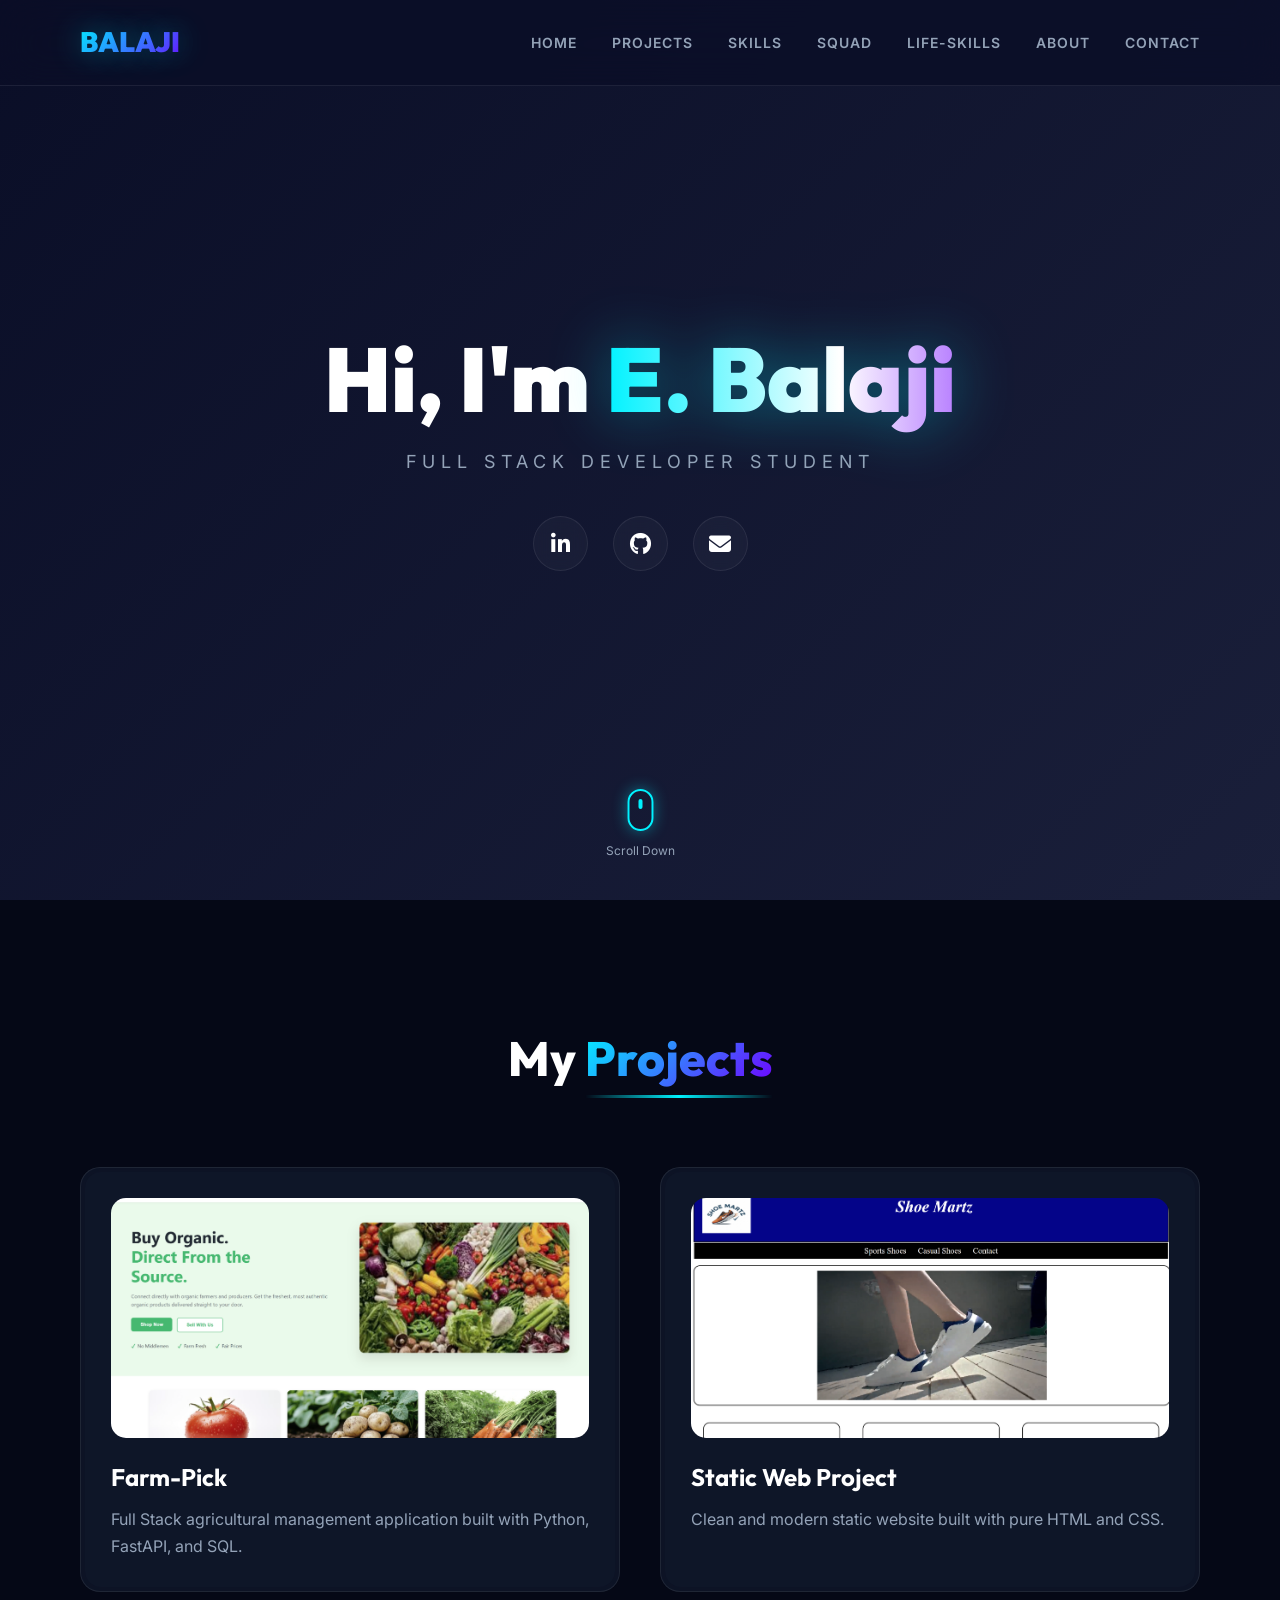
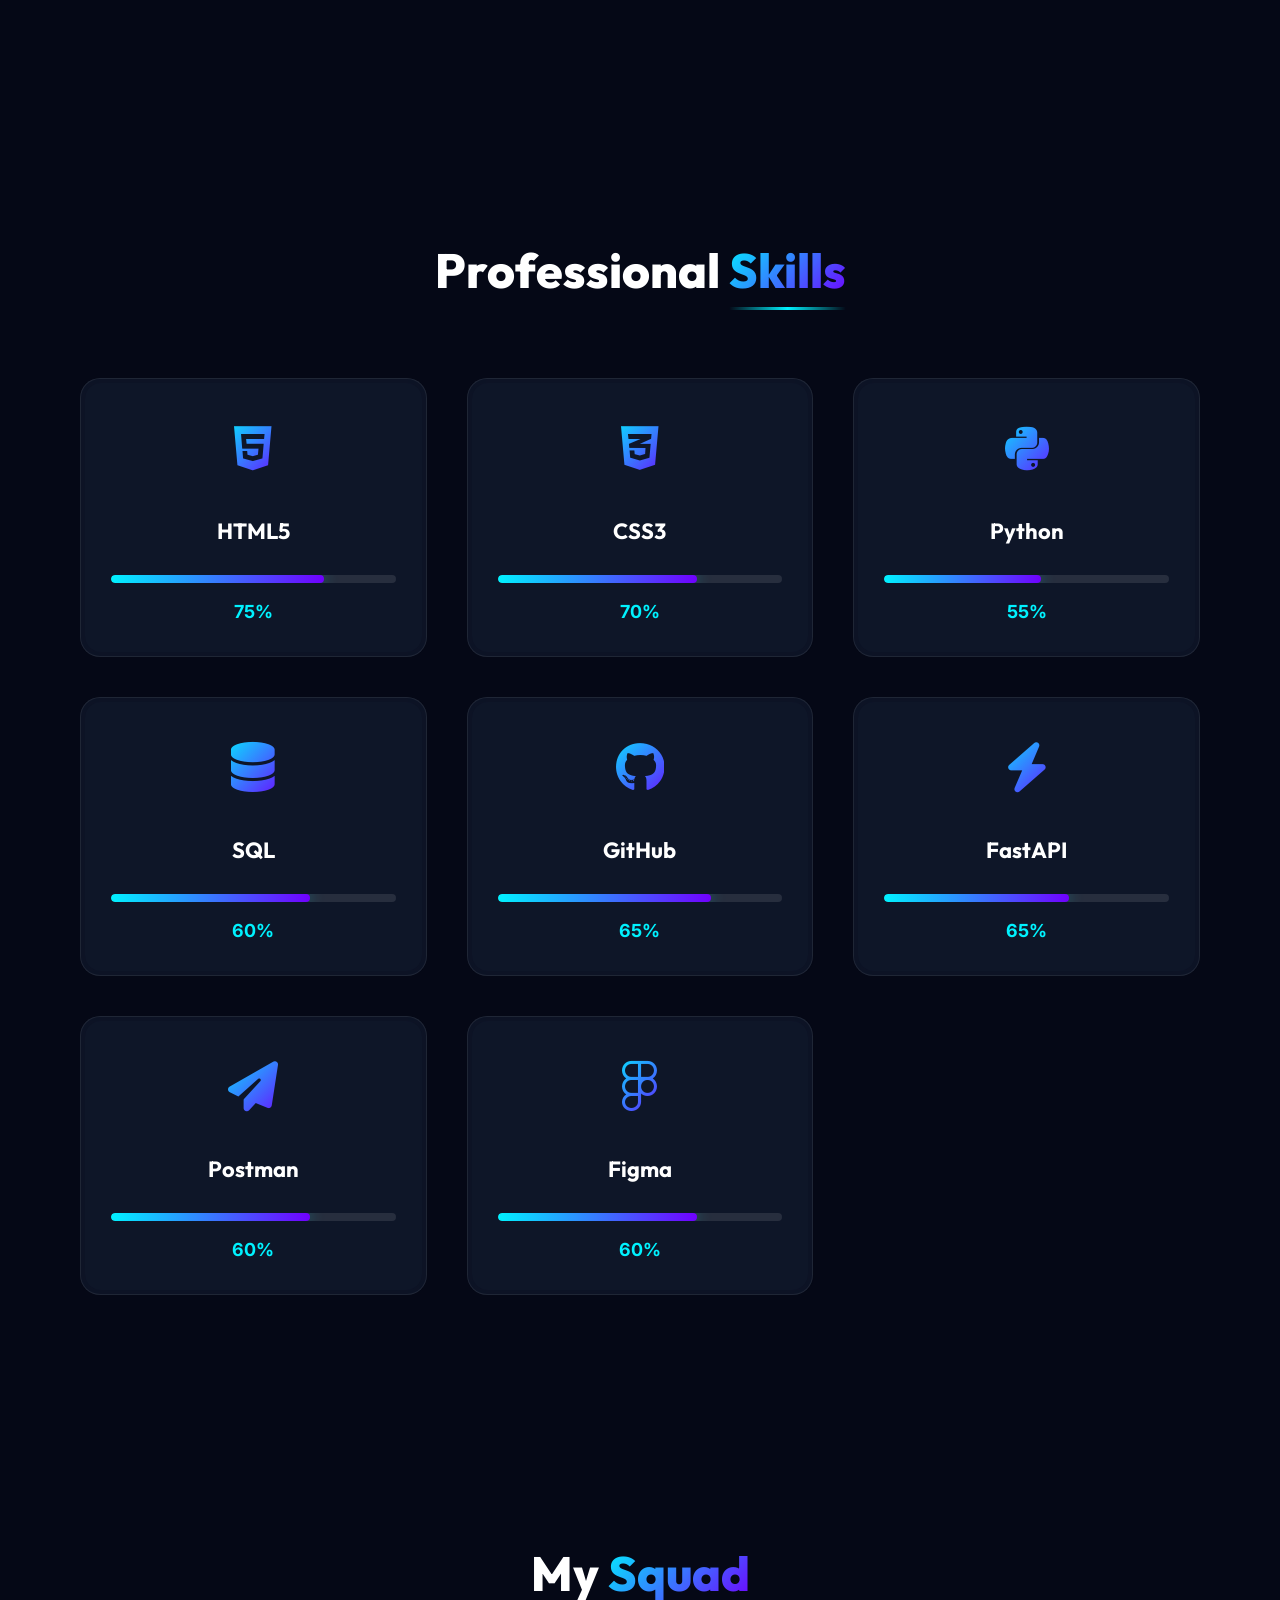
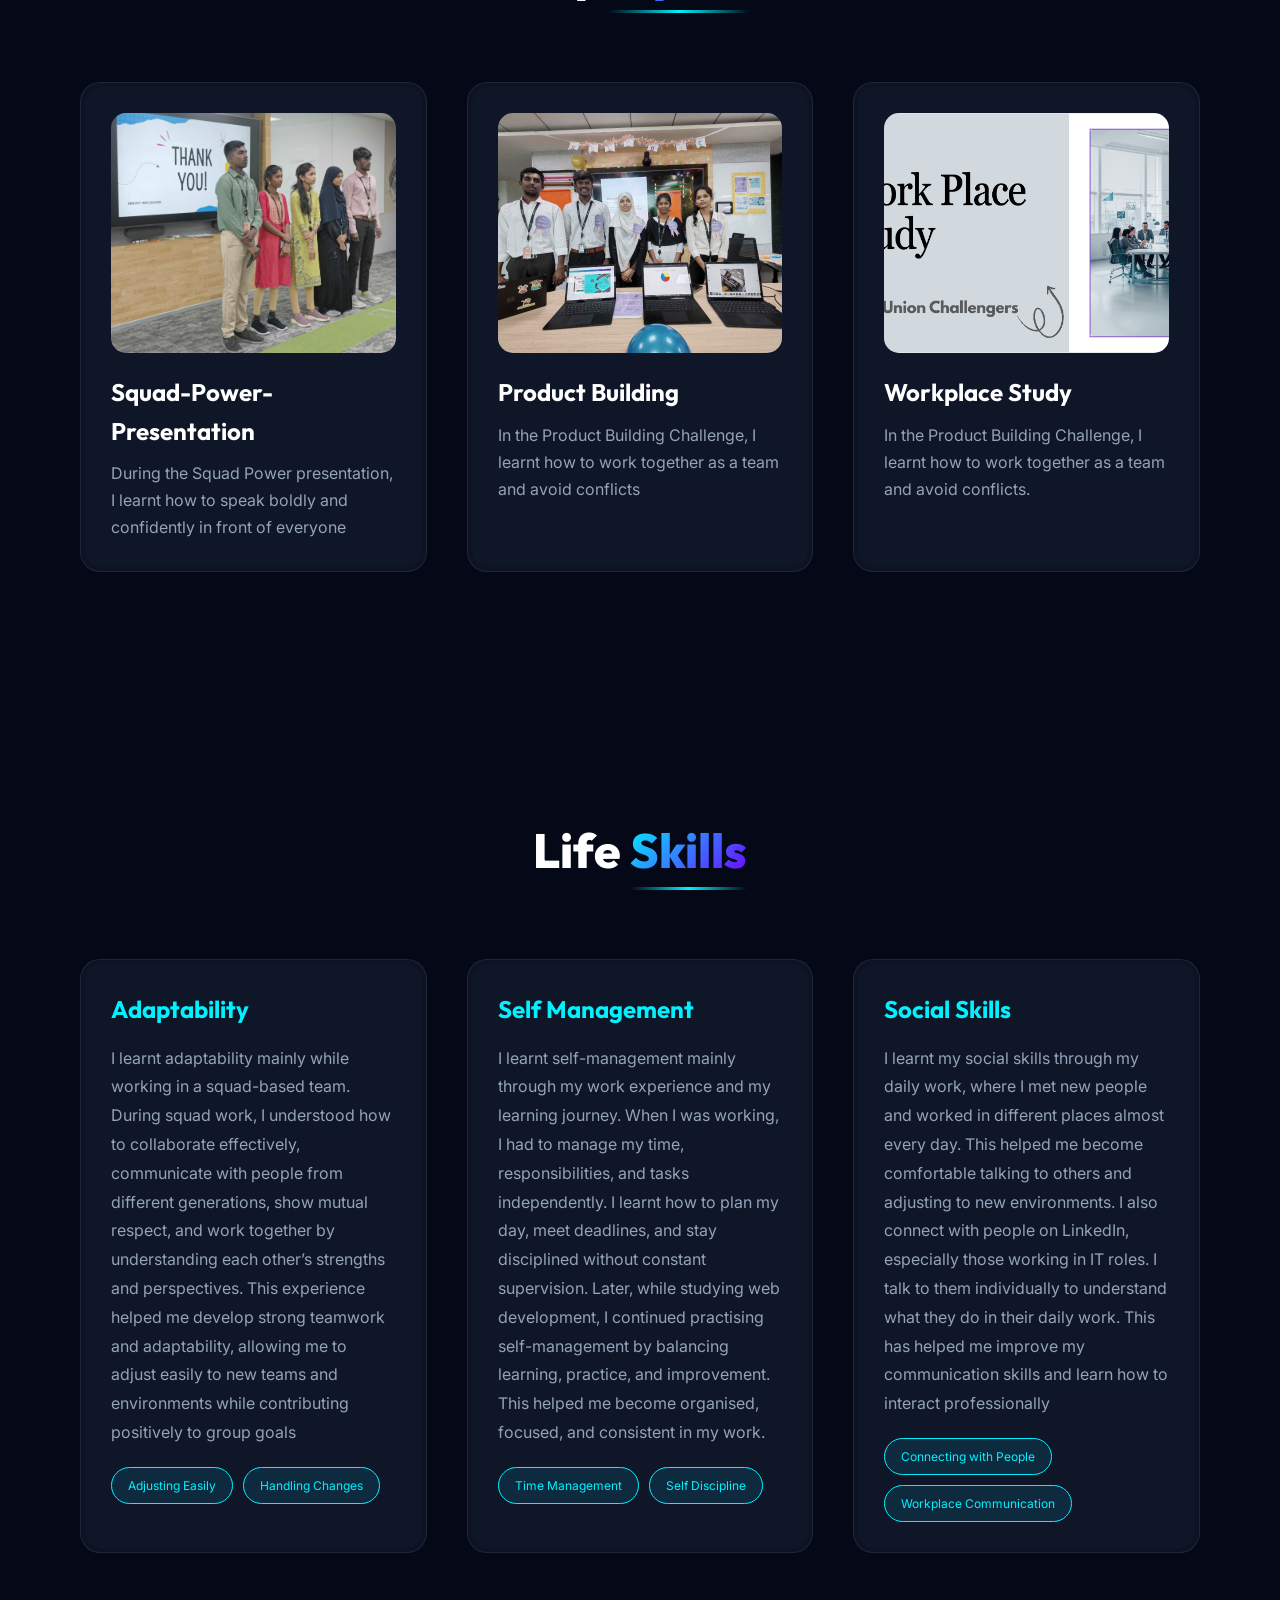
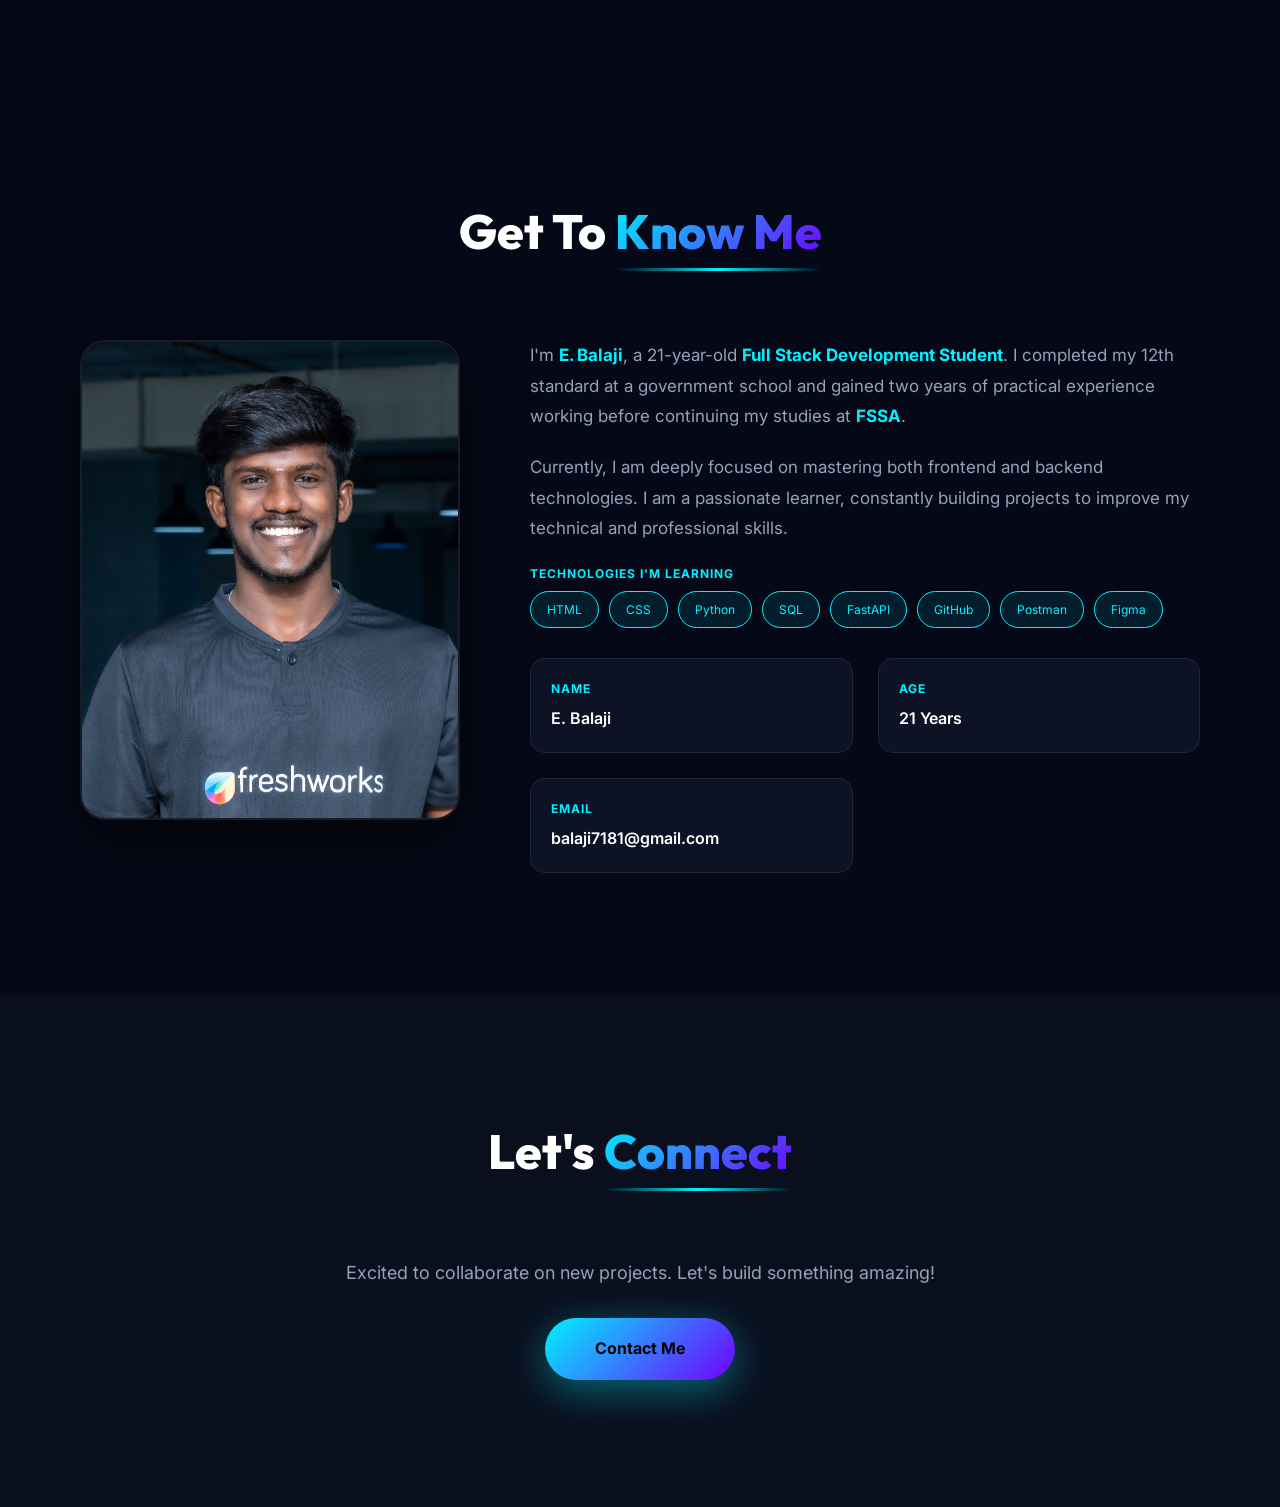
==== commit 7b6ace78: "text changes" ====
--- a/index.html
+++ b/index.html
@@ -110,7 +110,7 @@
                 <div class="progress-bar">
                     <div class="progress-fill"></div>
                 </div>
-                <div class="skill-percentage">70%</div>
+                <div class="skill-percentage">60%</div>
             </div>
             <div class="skill-card" style="--progress-width: 75%">
                 <div class="skill-icon"><i class="fab fa-github"></i></div>
@@ -118,7 +118,7 @@
                 <div class="progress-bar">
                     <div class="progress-fill"></div>
                 </div>
-                <div class="skill-percentage">75%</div>
+                <div class="skill-percentage">65%</div>
             </div>
             <div class="skill-card" style="--progress-width: 65%">
                 <div class="skill-icon"><i class="fas fa-bolt"></i></div>
@@ -134,7 +134,7 @@
                 <div class="progress-bar">
                     <div class="progress-fill"></div>
                 </div>
-                <div class="skill-percentage">70%</div>
+                <div class="skill-percentage">60%</div>
             </div>
             <div class="skill-card" style="--progress-width: 70%">
                 <div class="skill-icon"><i class="fa-brands fa-figma"></i></div>
@@ -142,7 +142,7 @@
                 <div class="progress-bar">
                     <div class="progress-fill"></div>
                 </div>
-                <div class="skill-percentage">70%</div>
+                <div class="skill-percentage">60%</div>
             </div>
         </div>
     </section>
@@ -206,8 +206,8 @@
                     Later, while studying web development, I continued practising self-management by balancing learning,
                     practice, and improvement. This helped me become organised, focused, and consistent in my work.</p>
                 <div class="skill-tags">
-                    <span class="skill-tag">Controlling Habit</span>
-                    <span class="skill-tag">Staying Positive</span>
+                    <span class="skill-tag">Time Management</span>
+                    <span class="skill-tag">Self Discipline</span>
                 </div>
             </div>
             <div class="life-skill-card">
@@ -221,7 +221,7 @@
                     communication skills and learn how to interact professionally</p>
                 <div class="skill-tags">
                     <span class="skill-tag">Connecting with People</span>
-                    <span class="skill-tag">Asking for Help</span>
+                    <span class="skill-tag">Workplace Communication</span>
                 </div>
             </div>
         </div>
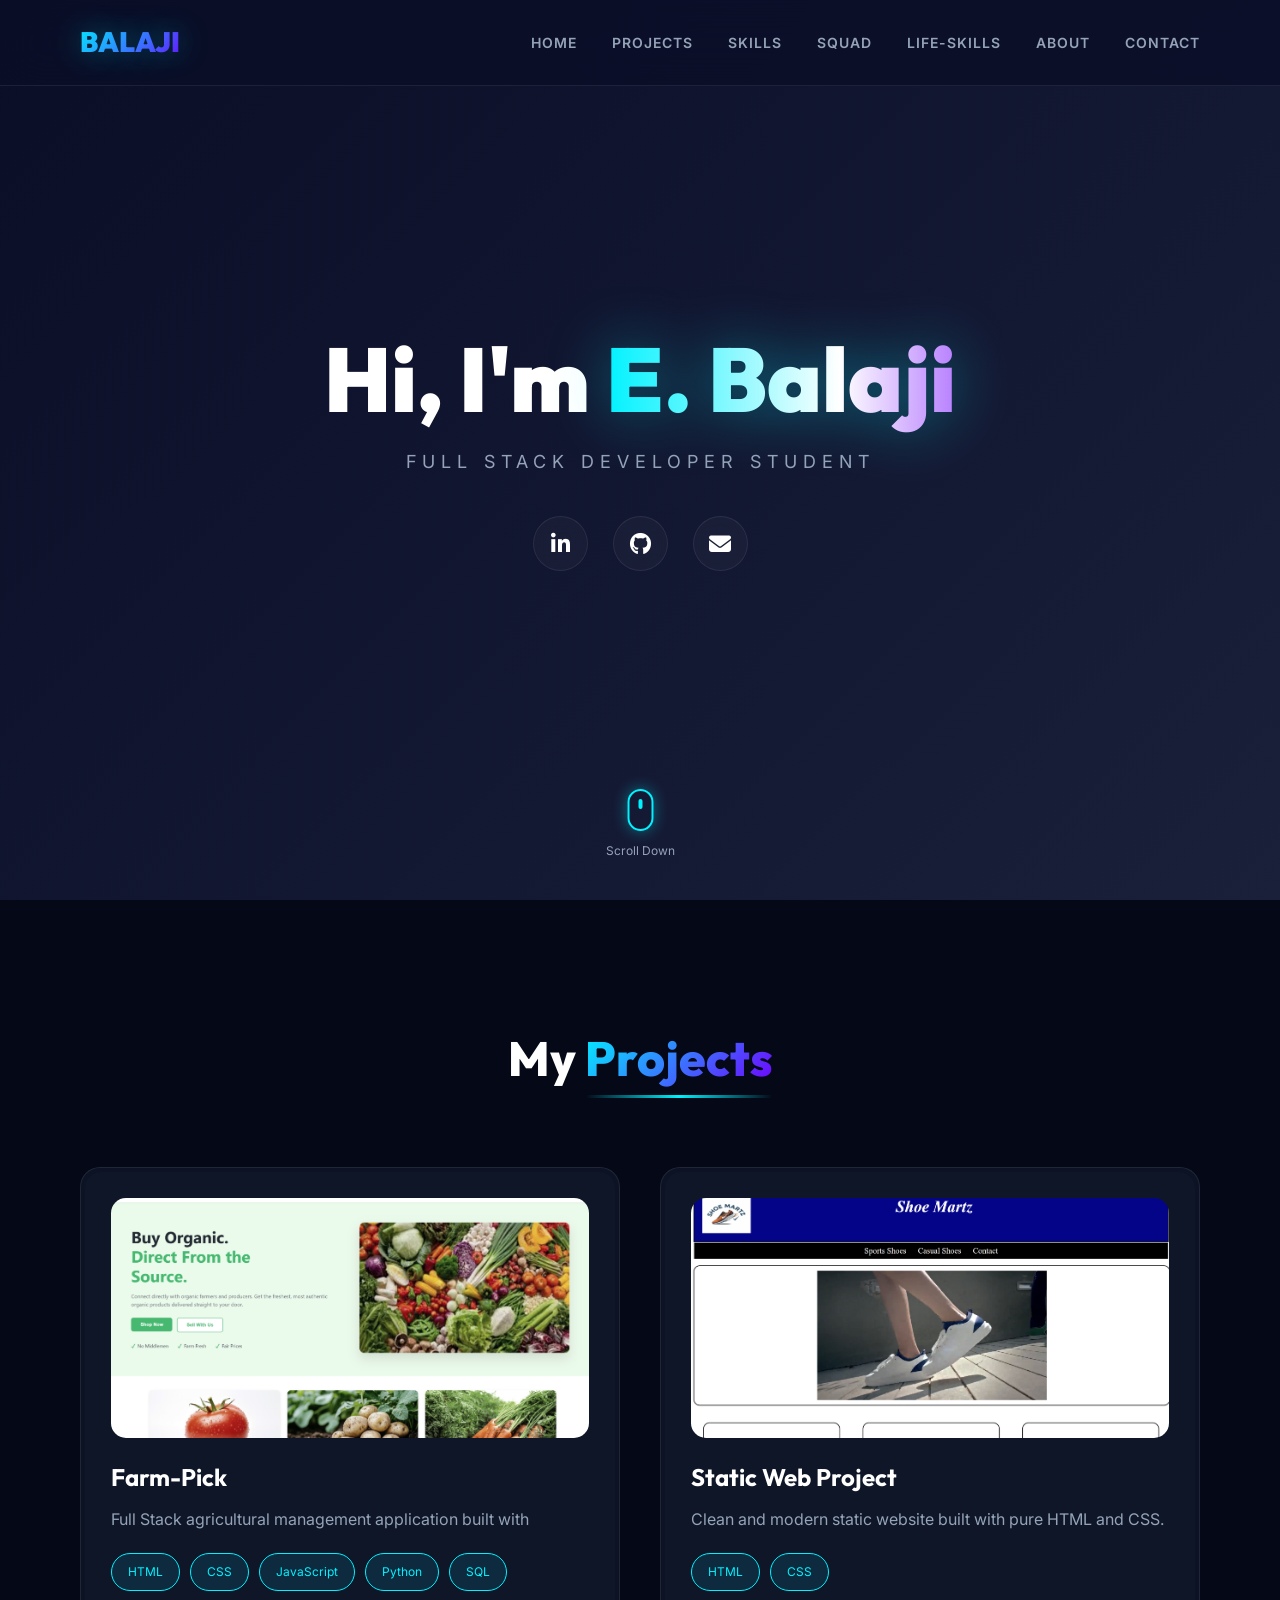
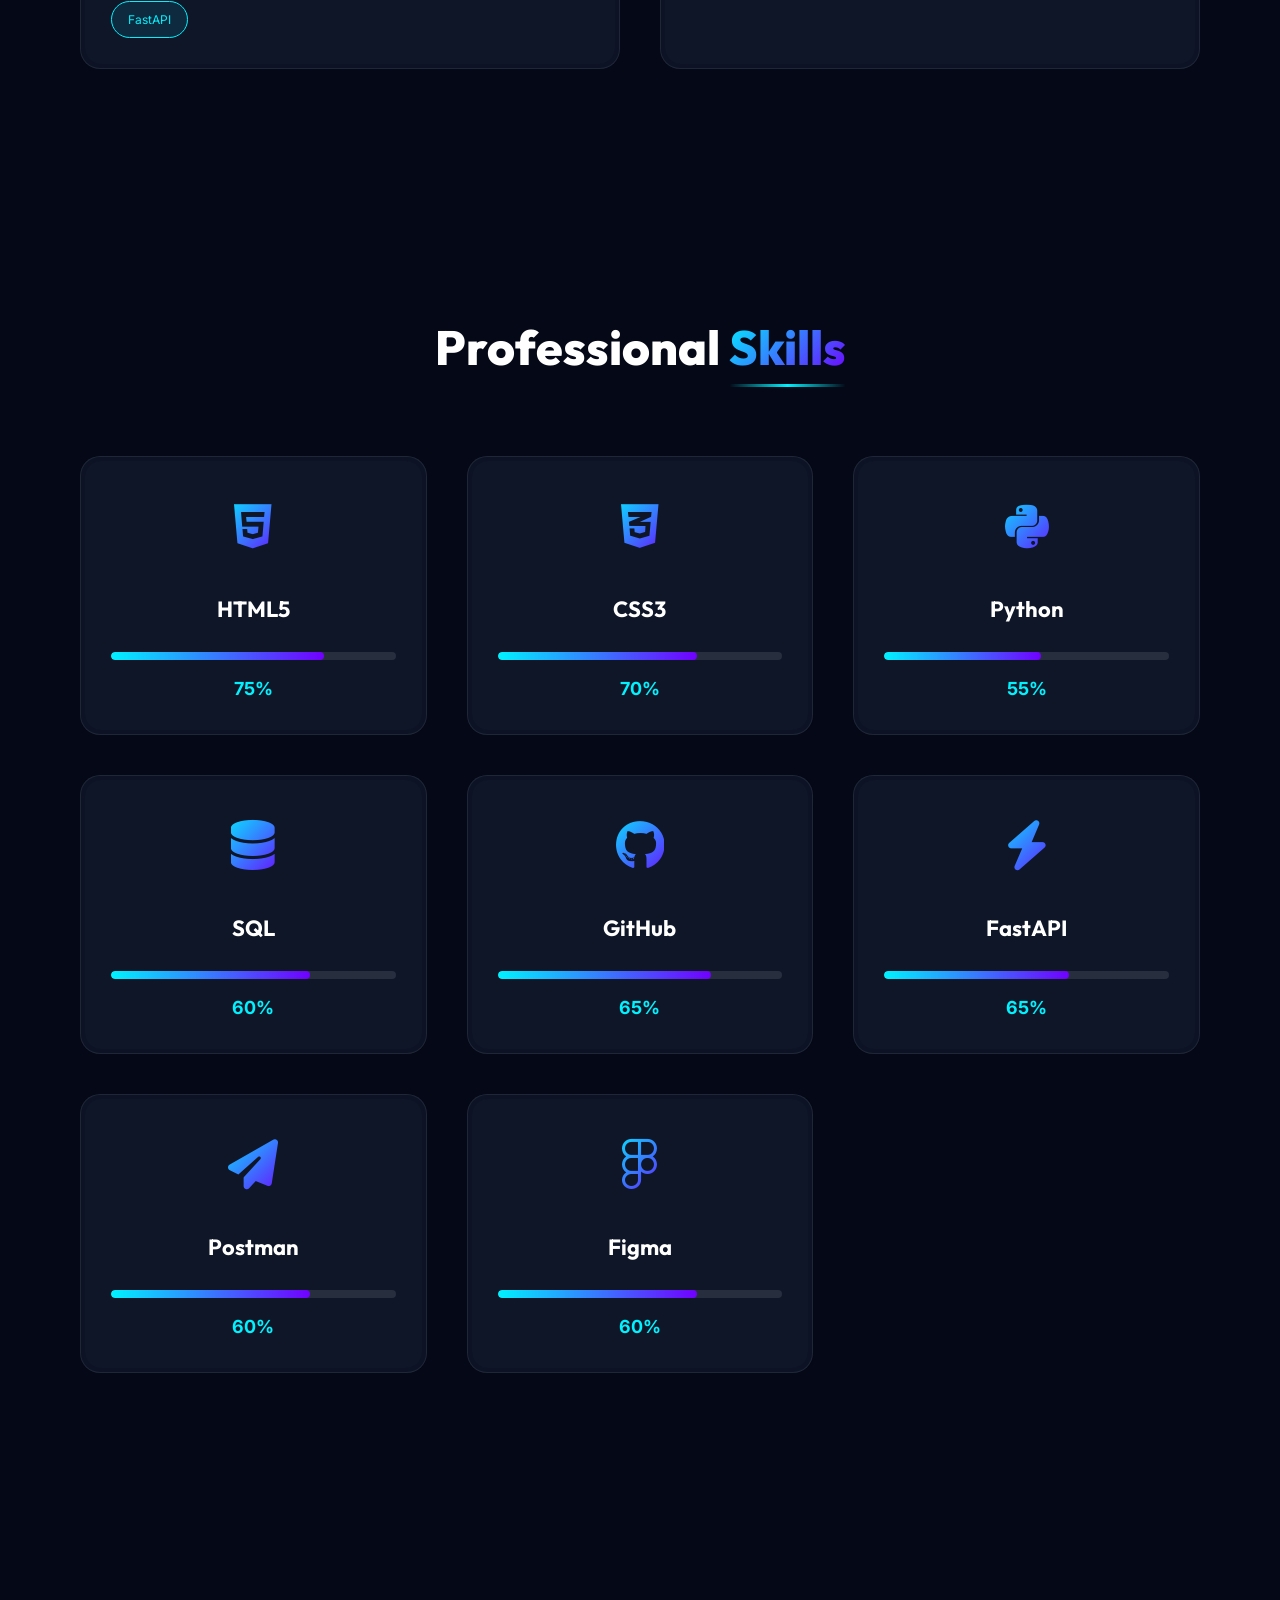
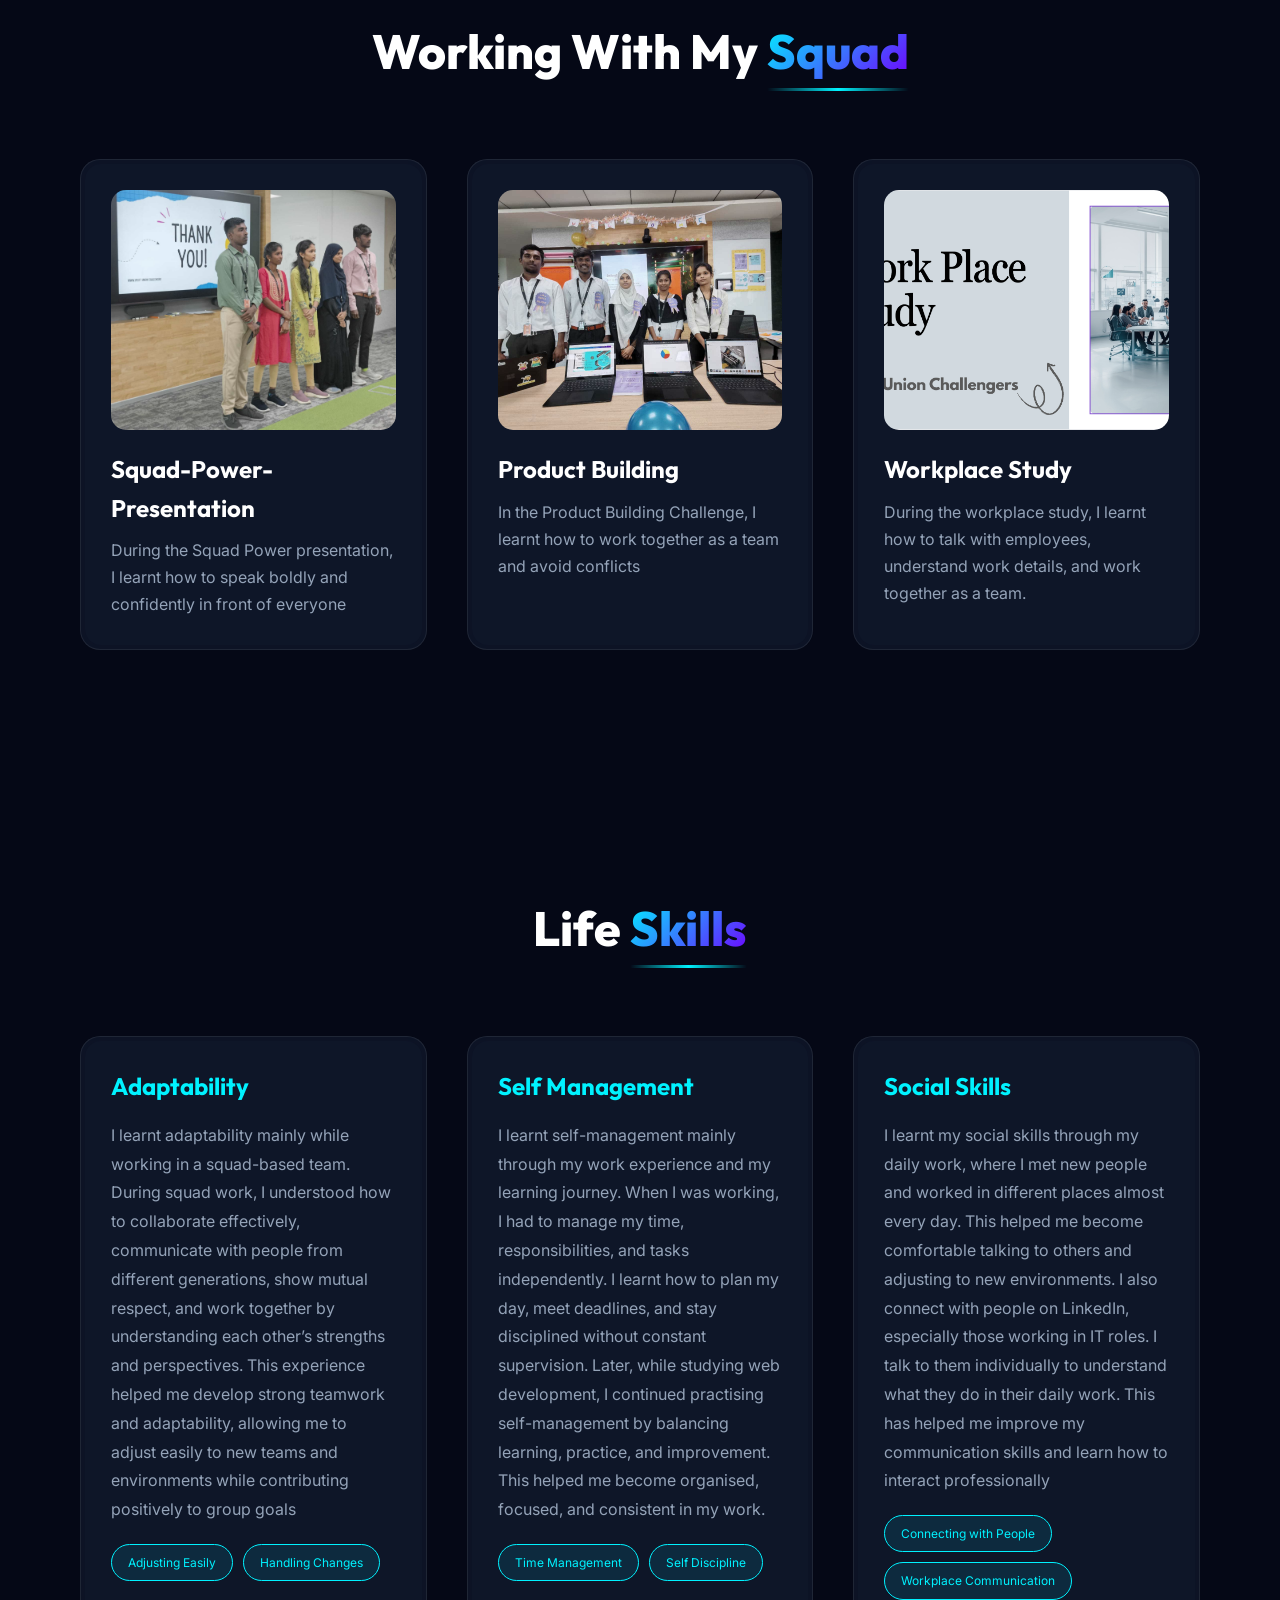
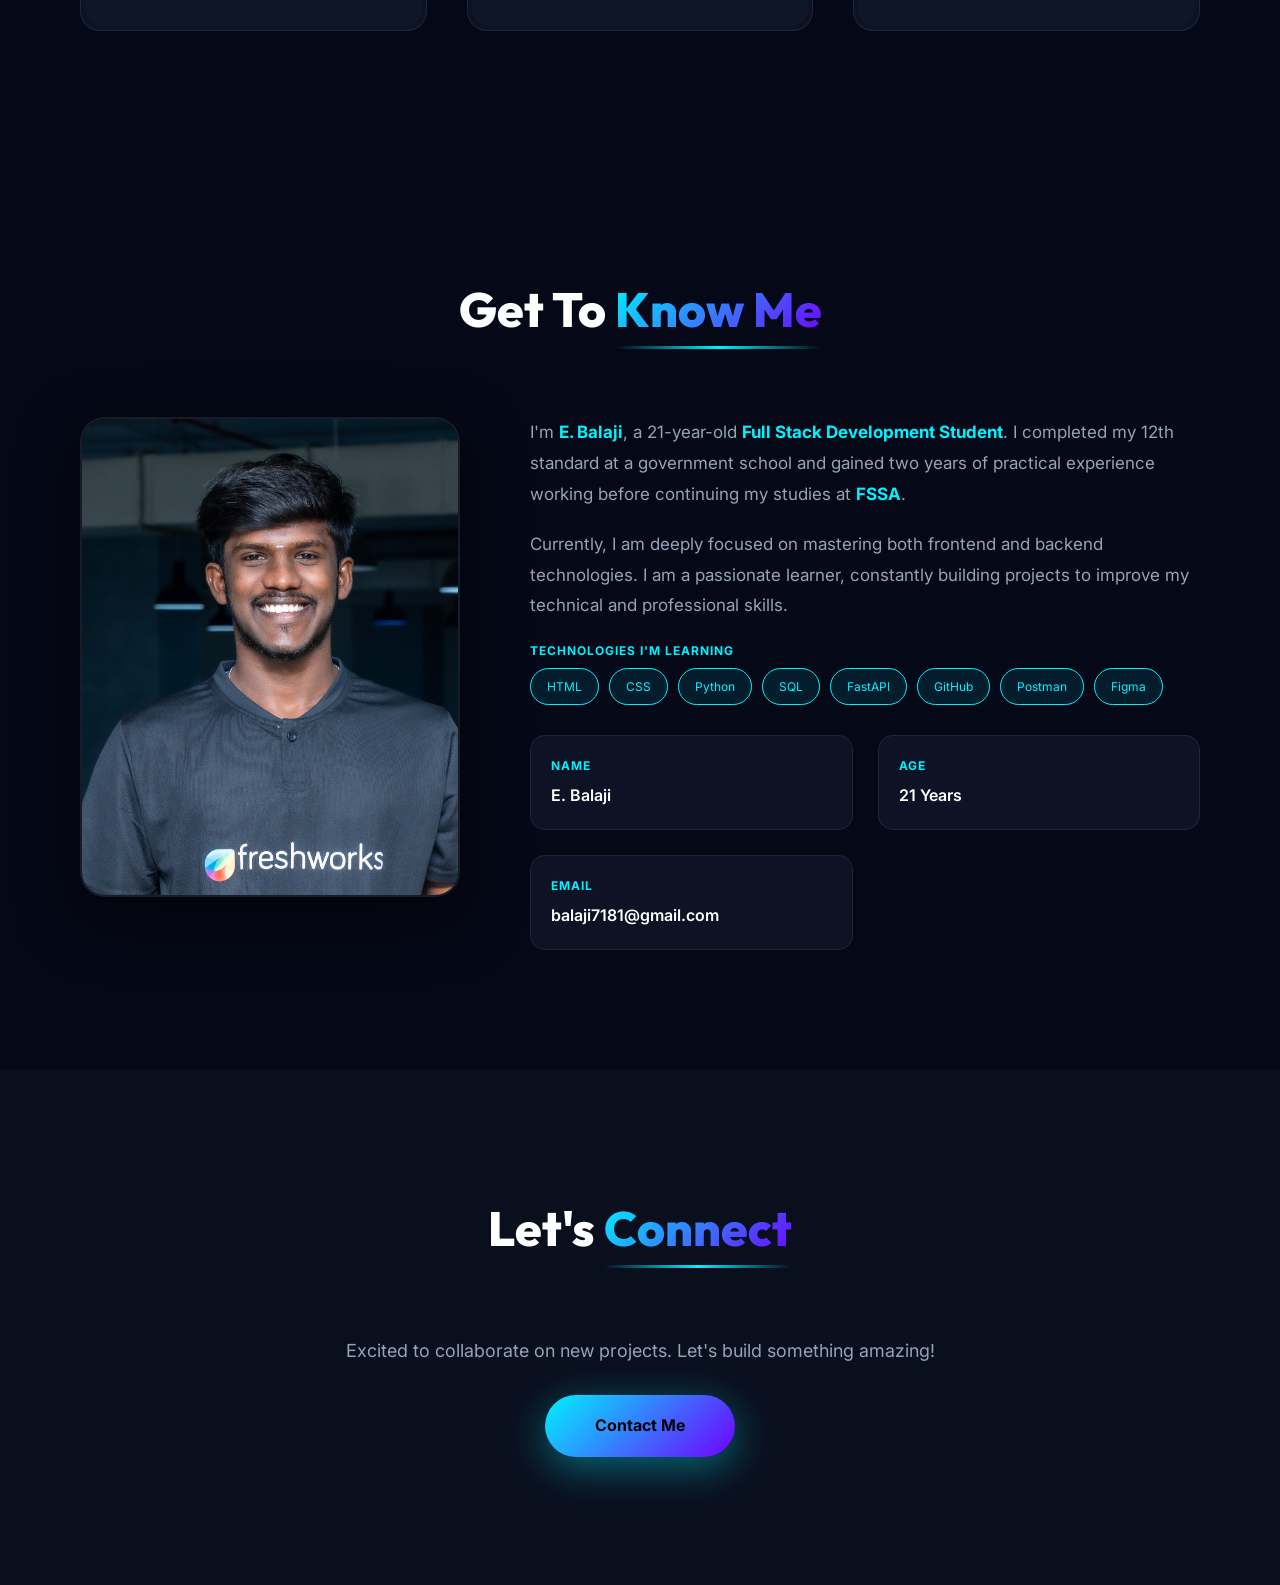
==== commit 681790b6: "Add styles" ====
--- a/index.html
+++ b/index.html
@@ -62,7 +62,15 @@
                 </div>
                 <div class="project-content">
                     <h3><a href="https://balaji-muthu02.github.io/Project-Frontend/">Farm-Pick</a></h3>
-                    <p>Full Stack agricultural management application built with Python, FastAPI, and SQL.</p>
+                    <p>Full Stack agricultural management application built with</p>
+                    <div class="skill-tags" style="margin-top: 20px;">
+                        <span class="skill-tag">HTML</span>
+                        <span class="skill-tag">CSS</span>
+                        <span class="skill-tag">JavaScript</span>
+                        <span class="skill-tag">Python</span>
+                        <span class="skill-tag">SQL</span>
+                        <span class="skill-tag">FastAPI</span>
+                    </div>
                 </div>
             </div>
             <div class="project-card">
@@ -72,6 +80,10 @@
                 <div class="project-content">
                     <h3><a href="https://balaji-muthu02.github.io/static_web_project/">Static Web Project</a></h3>
                     <p>Clean and modern static website built with pure HTML and CSS.</p>
+                    <div class="skill-tags" style="margin-top: 20px;">
+                        <span class="skill-tag">HTML</span>
+                        <span class="skill-tag">CSS</span>
+                    </div>
                 </div>
             </div>
         </div>
@@ -149,7 +161,7 @@
 
 
     <section class="gallery" id="gallery">
-        <h2 class="section-title">My <span>Squad</span></h2>
+        <h2 class="section-title">Working With My <span>Squad</span></h2>
         <div class="gallery-grid">
             <div class="gallery-card">
                 <div class="gallery-image">
@@ -157,7 +169,8 @@
                 </div>
                 <div class="gallery-info">
                     <h3>Squad-Power-Presentation</h3>
-                    <p>During the Squad Power presentation, I learnt how to speak boldly and confidently in front of everyone</p>
+                    <p>During the Squad Power presentation, I learnt how to speak boldly and confidently in front of
+                        everyone</p>
                 </div>
             </div>
             <div class="gallery-card">
@@ -166,7 +179,8 @@
                 </div>
                 <div class="gallery-info">
                     <h3>Product Building</h3>
-                    <p>In the Product Building Challenge, I learnt how to work together as a team and avoid conflicts</p>
+                    <p>In the Product Building Challenge, I learnt how to work together as a team and avoid conflicts
+                    </p>
                 </div>
             </div>
             <div class="gallery-card">
@@ -175,7 +189,9 @@
                 </div>
                 <div class="gallery-info">
                     <h3>Workplace Study</h3>
-                    <p>In the Product Building Challenge, I learnt how to work together as a team and avoid conflicts.</p>
+                    <p>During the workplace study, I learnt how to talk with employees, understand work details, and
+                        work together as a team.
+                    </p>
                 </div>
             </div>
         </div>
--- a/style.css
+++ b/style.css
@@ -601,6 +601,7 @@
             background: rgba(255, 255, 255, 0.1);
             border-radius: 10px;
             overflow: hidden;
+            /* This stops anything from going outside */
             position: relative;
         }
 
@@ -609,22 +610,20 @@
             background: linear-gradient(90deg, var(--primary), var(--accent));
             border-radius: 10px;
             width: var(--progress-width);
-            transition: width 1.5s cubic-bezier(0.4, 0, 0.2, 1);
-            box-shadow: 0 0 15px var(--primary-glow);
+            /* Static Fill - Visible by default */
+            transition: none;
         }
 
         .skill-card:hover .progress-fill {
-            filter: brightness(1.2);
-            box-shadow: 0 0 25px var(--primary);
-            animation: fillOnHover 1.2s ease-out;
-        }
-
-        @keyframes fillOnHover {
-            from {
+            animation: fillPercentage 0.8s cubic-bezier(0.1, 0.5, 0.5, 1);
+        }
+
+        @keyframes fillPercentage {
+            0% {
                 width: 0%;
             }
 
-            to {
+            100% {
                 width: var(--progress-width);
             }
         }
@@ -714,7 +713,9 @@
             transition: 0.3s;
         }
 
-        .life-skill-card:hover .skill-tag {
+        .life-skill-card:hover .skill-tag,
+        .project-card:hover .skill-tag,
+        .about-content-side:hover .skill-tag {
             background: var(--primary);
             color: #000;
             transform: translateY(-2px);
